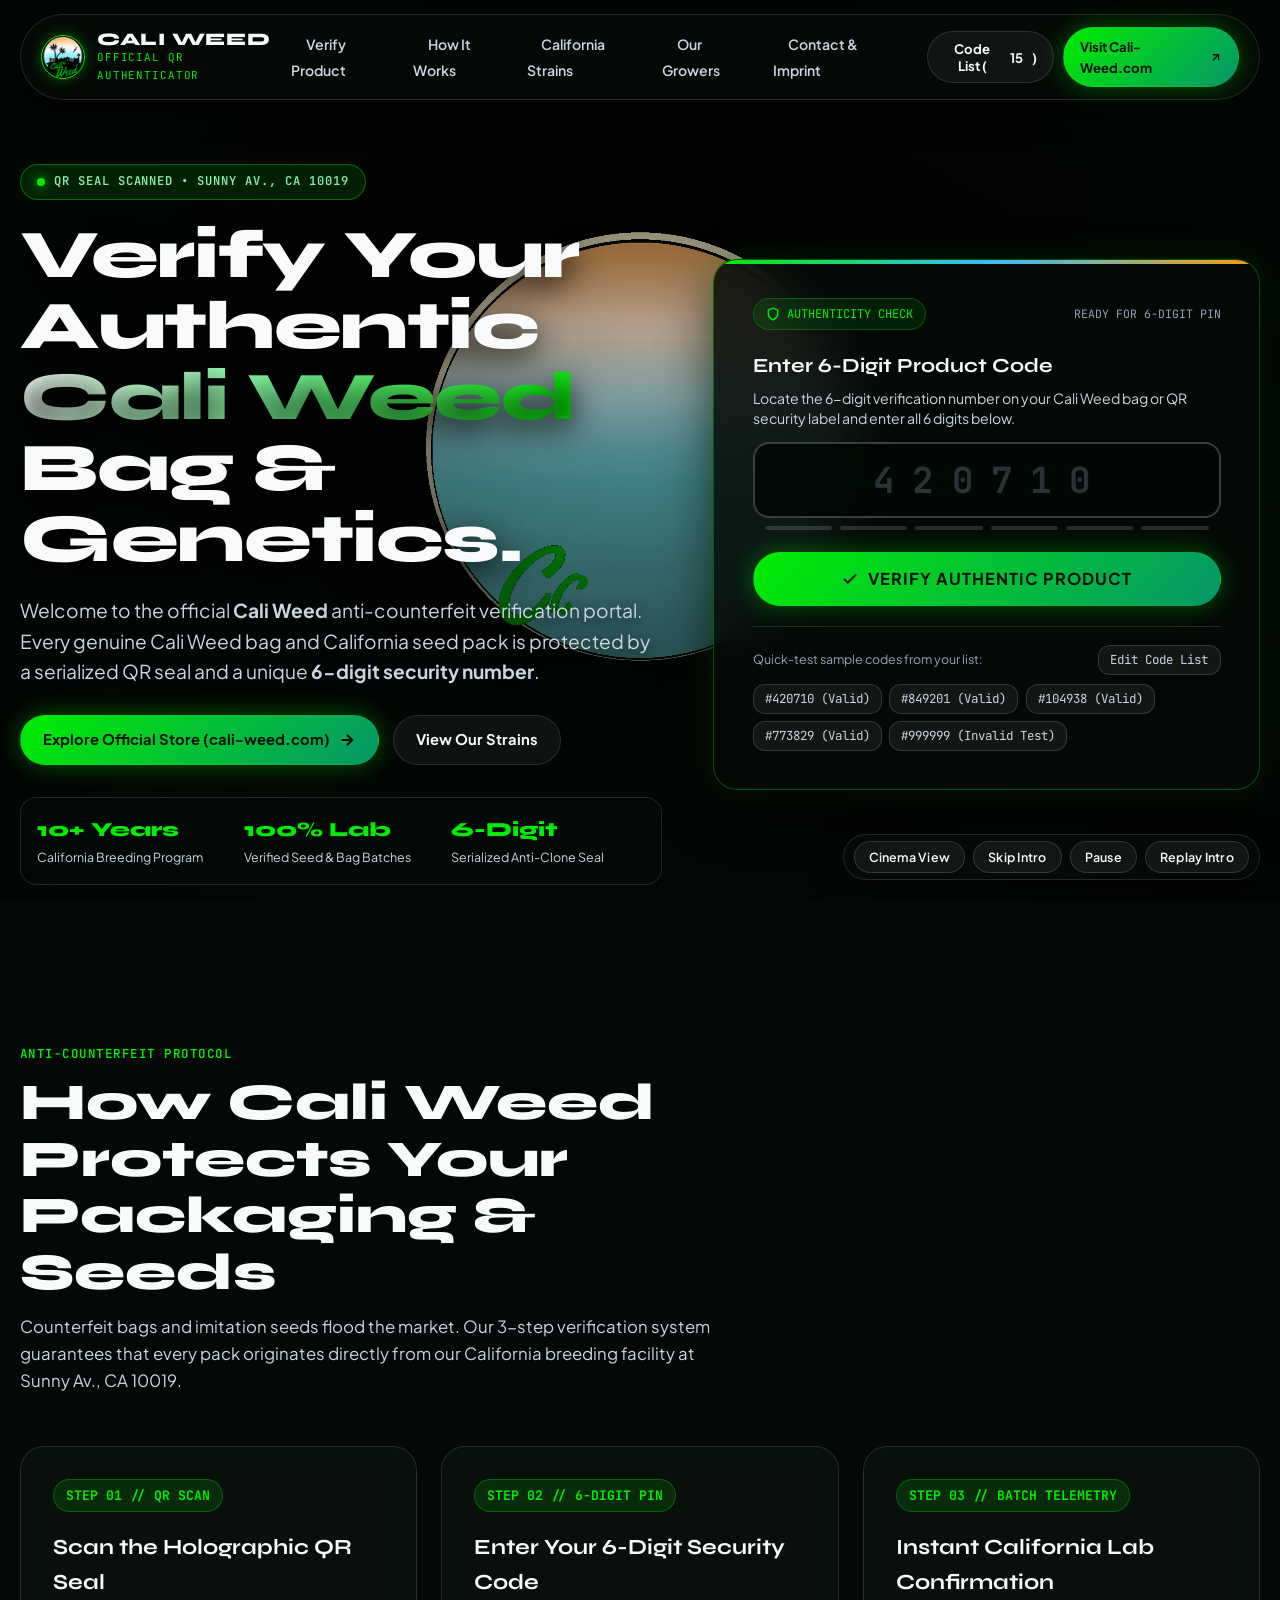
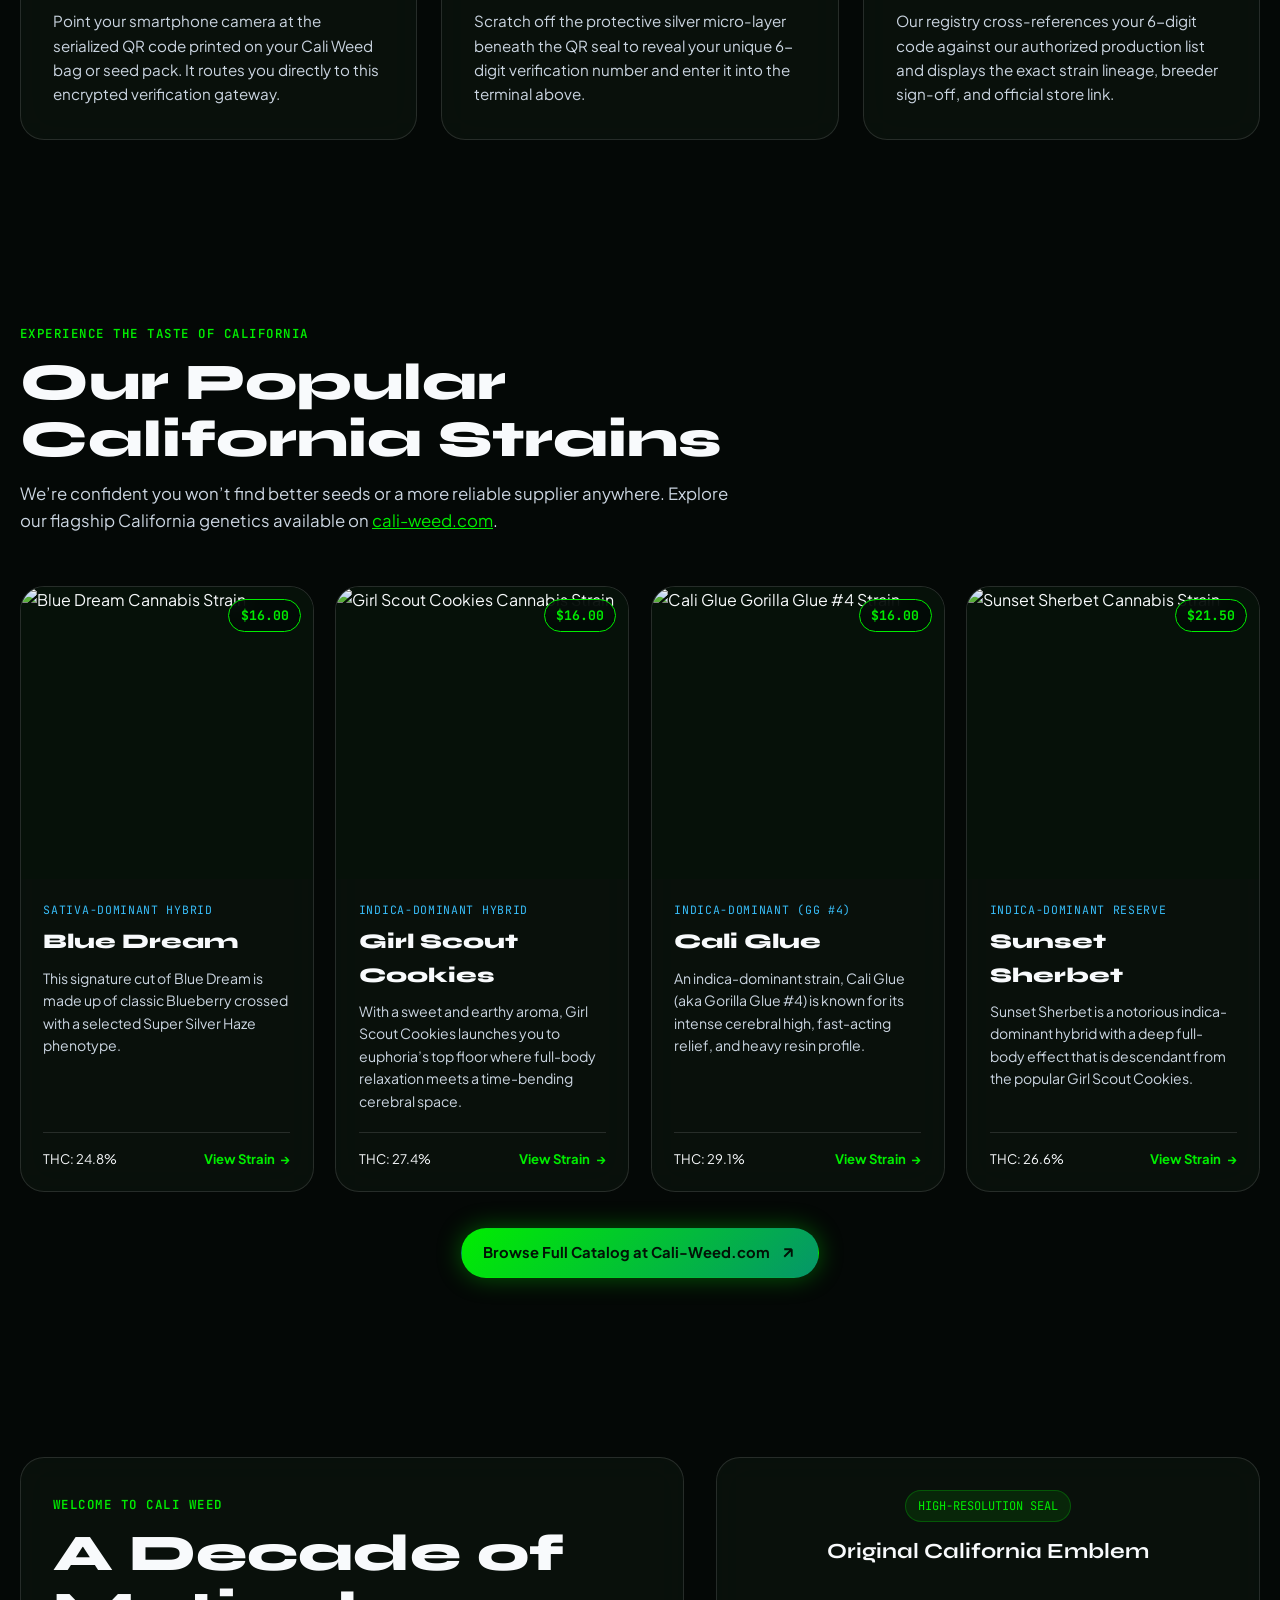
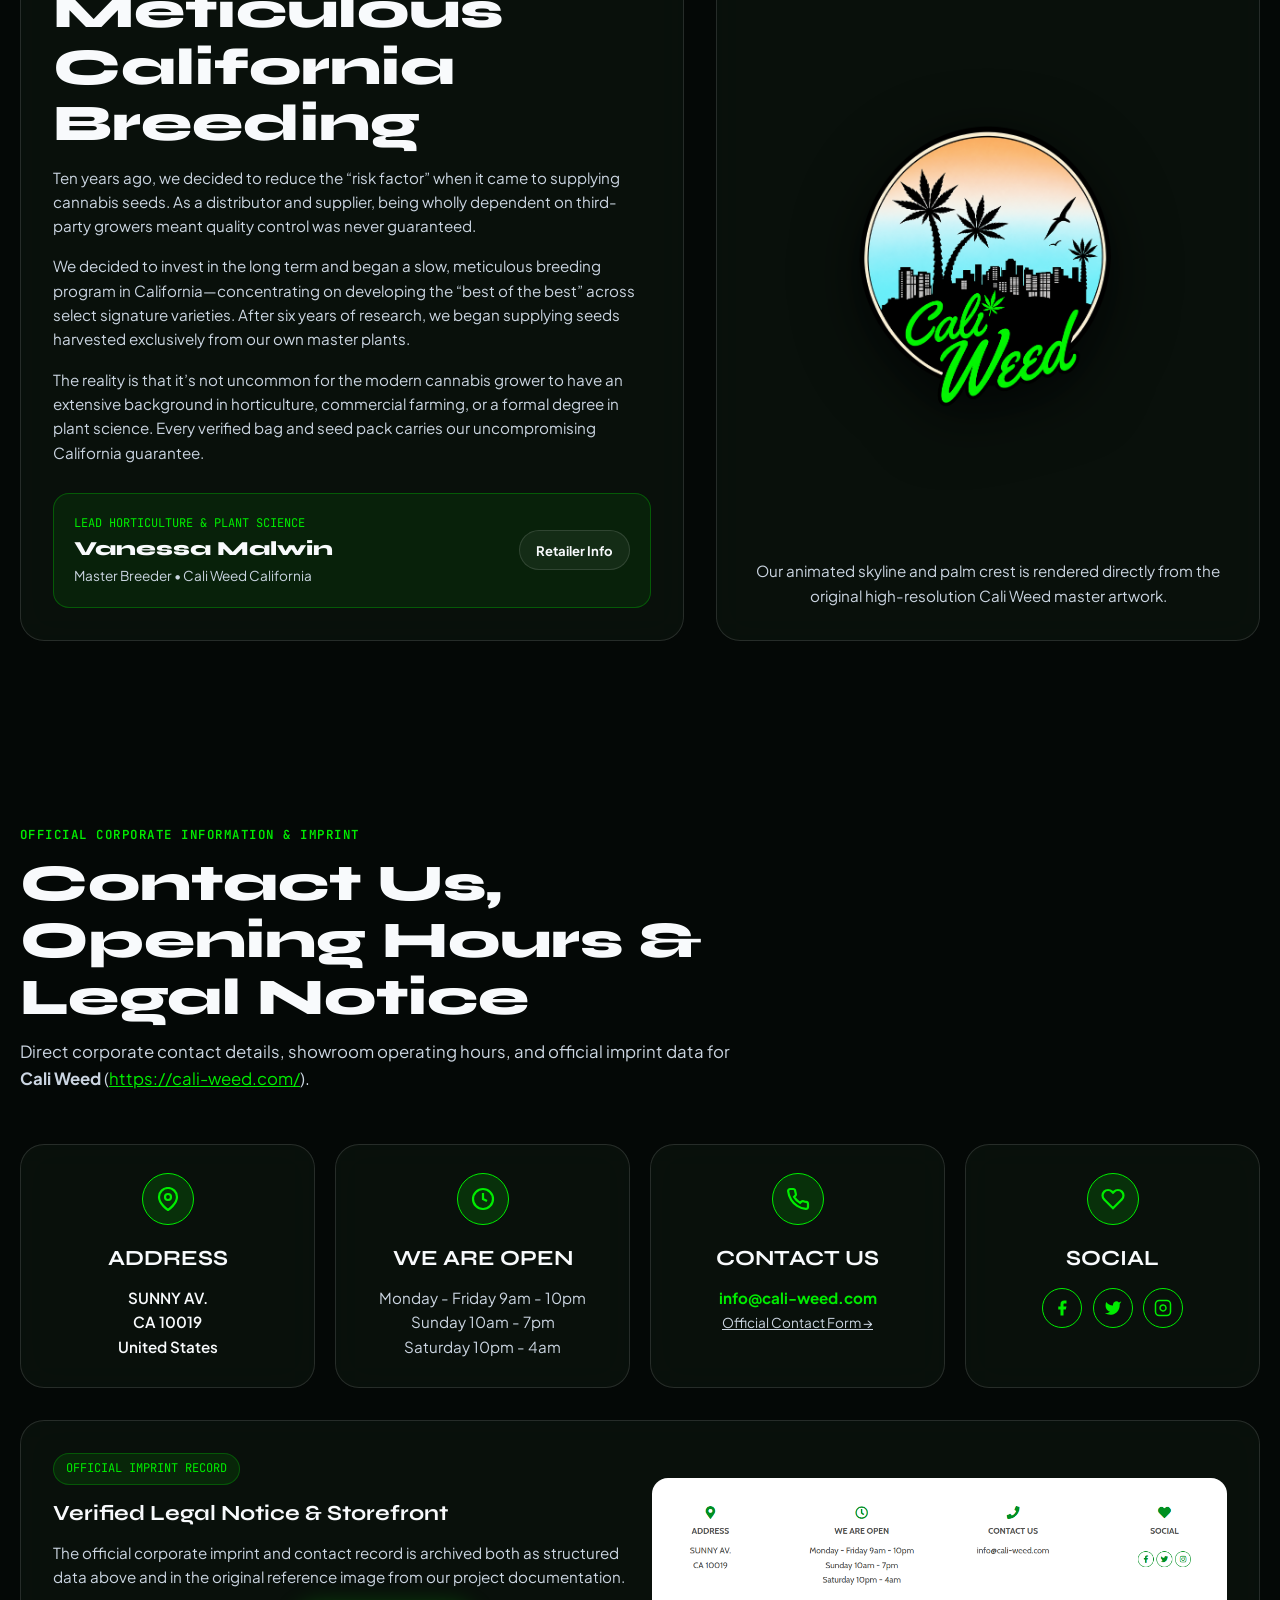
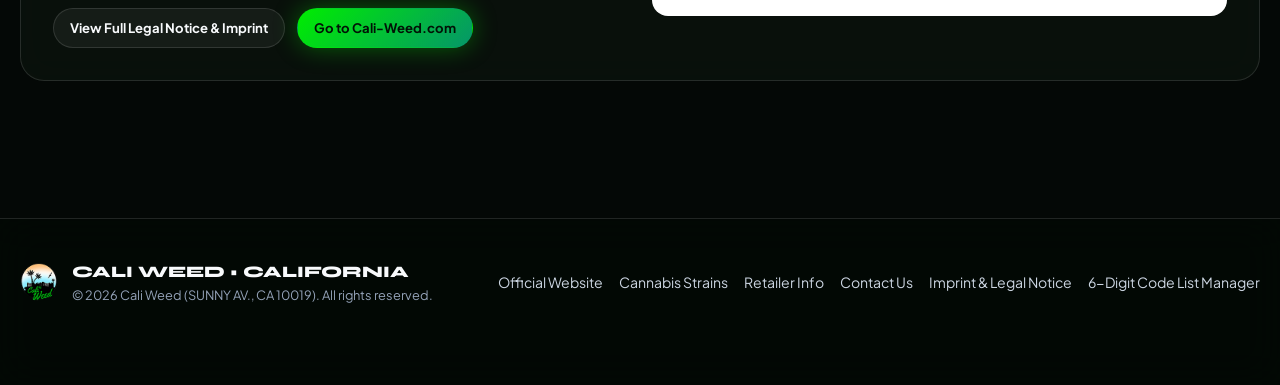
==== index.html @ ca5d60c0 "Initial commit: Cali Weed product verification portal" ====
<!doctype html>
<html lang="en">
<head>
  <meta charset="utf-8">
  <meta name="viewport" content="width=device-width, initial-scale=1">
  <title>Cali Weed — Official QR Product &amp; Bag Verification Portal</title>
  <meta name="description" content="Official Cali Weed QR product authentication portal. Enter your 6-digit security code to verify authentic California cannabis genetics, mylar bags, and seed batches.">
  <link rel="icon" type="image/png" href="cali-weed-LOGO.png">

  <!-- Google Fonts: Syne (Display), Plus Jakarta Sans (Body), JetBrains Mono (6-Digit Security Terminal) -->
  <link rel="preconnect" href="https://fonts.googleapis.com">
  <link rel="preconnect" href="https://fonts.gstatic.com" crossorigin>
  <link href="https://fonts.googleapis.com/css2?family=JetBrains+Mono:wght@500;700&amp;family=Plus+Jakarta+Sans:wght@400;500;600;700&amp;family=Syne:wght@700;800&amp;display=swap" rel="stylesheet">

  <link rel="stylesheet" href="styles.css">
</head>
<body>
  <!-- Scroll Progress Bar -->
  <div class="scroll-progress" id="scroll-progress" aria-hidden="true"></div>

  <!-- Custom Fluid Cursor Follower -->
  <div class="custom-cursor" id="custom-cursor" aria-hidden="true"></div>

  <!-- ========================================================================
       FIXED ANIMATED HERO & FULL-PAGE DYNAMIC BACKGROUND
       ======================================================================== -->
  <div class="hero-bg-stage" aria-hidden="false">
    <iframe
      id="cali-hero-frame"
      class="hero-bg-iframe"
      src="assets/cali-weed-hero-v4.html"
      title="Cali Weed – Animated California Skyline, Swaying Palms, and Sunset Birds"
      allow="otp-credentials"
    ></iframe>
  </div>
  <div class="hero-bg-vignette" aria-hidden="true"></div>

  <!-- Floating Hero Animation Controller -->
  <aside class="hero-floating-controls" aria-label="Background Animation Controls">
    <button type="button" class="hero-ctrl-btn" id="btn-cinema-toggle" title="Toggle full-screen unobstructed view of the hero animation">
      <span>Cinema View</span>
    </button>
    <button type="button" class="hero-ctrl-btn" id="btn-hero-skip">
      <span>Skip Intro</span>
    </button>
    <button type="button" class="hero-ctrl-btn" id="btn-hero-play" aria-pressed="false">
      <span>Pause</span>
    </button>
    <button type="button" class="hero-ctrl-btn" id="btn-hero-restart">
      <span>Replay Intro</span>
    </button>
  </aside>

  <!-- ========================================================================
       MAIN FOREGROUND WEBSITE CONTENT
       ======================================================================== -->
  <div class="site-wrapper" id="site-wrapper">

    <!-- Sticky Glassmorphic Navigation -->
    <header class="site-header container">
      <nav class="nav-bar" aria-label="Primary Navigation">
        <a href="https://cali-weed.com/" class="brand-link" target="_blank" rel="noopener noreferrer">
          <img src="cali-weed-LOGO.png" alt="Cali Weed Logo" class="brand-logo" width="44" height="44">
          <div class="brand-text-group">
            <span class="brand-name">CALI WEED</span>
            <span class="brand-tag">Official QR Authenticator</span>
          </div>
        </a>

        <ul class="nav-links">
          <li><a href="#verify">Verify Product</a></li>
          <li><a href="#security">How It Works</a></li>
          <li><a href="#strains">California Strains</a></li>
          <li><a href="#heritage">Our Growers</a></li>
          <li><a href="#imprint">Contact &amp; Imprint</a></li>
        </ul>

        <div class="nav-actions">
          <button type="button" class="btn btn-outline btn-sm" id="open-codes-manager-btn">
            Code List (<span id="loaded-codes-count">15</span>)
          </button>
          <a href="https://cali-weed.com/" target="_blank" rel="noopener noreferrer" class="btn btn-primary btn-sm magnetic-btn">
            <span>Visit Cali-Weed.com</span>
            <svg width="15" height="15" viewBox="0 0 24 24" fill="none" stroke="currentColor" stroke-width="2.5" aria-hidden="true">
              <path d="M7 17L17 7M17 7H7M17 7V17"/>
            </svg>
          </a>
        </div>
      </nav>
    </header>

    <main>
      <!-- ====================================================================
           HERO & 6-DIGIT QR CODE VERIFICATION SECTION
           ==================================================================== -->
      <section class="hero-section container" id="verify">
        <div class="hero-grid">

          <!-- Left Column: Brand Headline & QR Welcome -->
          <div class="hero-copy">
            <div class="status-pill">
              <span class="pulse-dot" aria-hidden="true"></span>
              <span>QR Seal Scanned • Sunny Av., CA 10019</span>
            </div>

            <h1 class="hero-title reveal-text">
              Verify Your Authentic <span class="text-gradient">Cali Weed</span> Bag &amp; Genetics.
            </h1>

            <p class="hero-lead">
              Welcome to the official <strong>Cali Weed</strong> anti-counterfeit verification portal. Every genuine Cali Weed bag and California seed pack is protected by a serialized QR seal and a unique <strong>6-digit security number</strong>.
            </p>

            <div class="hero-cta-row">
              <a href="https://cali-weed.com/" target="_blank" rel="noopener noreferrer" class="btn btn-primary magnetic-btn">
                <span>Explore Official Store (cali-weed.com)</span>
                <svg width="18" height="18" viewBox="0 0 24 24" fill="none" stroke="currentColor" stroke-width="2.5" aria-hidden="true">
                  <path d="M5 12h14M12 5l7 7-7 7"/>
                </svg>
              </a>
              <a href="https://cali-weed.com/cannabis-strains/" target="_blank" rel="noopener noreferrer" class="btn btn-outline magnetic-btn">
                <span>View Our Strains</span>
              </a>
            </div>

            <div class="hero-trust-strip" aria-label="Cali Weed Quality Metrics">
              <div class="trust-item">
                <span class="trust-value">10+ Years</span>
                <span class="trust-label">California Breeding Program</span>
              </div>
              <div class="trust-item">
                <span class="trust-value">100% Lab</span>
                <span class="trust-label">Verified Seed &amp; Bag Batches</span>
              </div>
              <div class="trust-item">
                <span class="trust-value">6-Digit</span>
                <span class="trust-label">Serialized Anti-Clone Seal</span>
              </div>
            </div>
          </div>

          <!-- Right Column: 6-Digit Product Verification Terminal -->
          <div class="verify-card" id="verify-terminal">
            <div class="verify-card-header">
              <span class="verify-badge">
                <svg width="14" height="14" viewBox="0 0 24 24" fill="none" stroke="currentColor" stroke-width="2.5" aria-hidden="true">
                  <path d="M12 22s8-4 8-10V5l-8-3-8 3v7c0 6 8 10 8 10z"/>
                </svg>
                <span>AUTHENTICITY CHECK</span>
              </span>
              <span class="qr-scan-chip" id="qr-status-indicator">READY FOR 6-DIGIT PIN</span>
            </div>

            <form id="verify-form" action="#verify" method="POST" novalidate>
              <div class="form-group">
                <label for="verify-code-input" class="form-label">Enter 6-Digit Product Code</label>
                <!-- Instructional hint placed ABOVE the input so mobile keyboards & autofill popovers never cover it -->
                <p id="code-format-hint" class="field-hint">
                  Locate the 6-digit verification number on your Cali Weed bag or QR security label and enter all 6 digits below.
                </p>

                <div class="code-input-wrapper">
                  <input
                    type="text"
                    id="verify-code-input"
                    name="code"
                    inputmode="numeric"
                    autocomplete="one-time-code"
                    autocorrect="off"
                    autocapitalize="off"
                    spellcheck="false"
                    enterkeyhint="done"
                    pattern="\d{6}"
                    maxlength="6"
                    placeholder="420710"
                    aria-describedby="code-format-hint code-error-msg"
                    required
                  >
                  <div class="code-slot-indicators" id="code-slot-indicators" aria-hidden="true">
                    <span class="slot-bar"></span>
                    <span class="slot-bar"></span>
                    <span class="slot-bar"></span>
                    <span class="slot-bar"></span>
                    <span class="slot-bar"></span>
                    <span class="slot-bar"></span>
                  </div>
                </div>

                <div id="code-error-msg" class="field-error" role="alert" aria-live="polite"></div>
              </div>

              <button type="submit" class="btn btn-primary verify-submit-btn magnetic-btn" id="verify-submit-btn">
                <svg width="18" height="18" viewBox="0 0 24 24" fill="none" stroke="currentColor" stroke-width="2.5" aria-hidden="true">
                  <path d="M20 6L9 17l-5-5"/>
                </svg>
                <span>Verify Authentic Product</span>
              </button>
            </form>

            <!-- Live Verification Result Container -->
            <div id="verification-result-container" aria-live="polite"></div>

            <!-- Quick Sample Codes from codes.js for Immediate Testing -->
            <div class="demo-codes-box">
              <div class="demo-codes-Header">
                <span>Quick-test sample codes from your list:</span>
                <button type="button" class="code-chip" id="manage-codes-inline-btn">Edit Code List</button>
              </div>
              <div class="demo-chips" id="sample-code-chips">
                <button type="button" class="code-chip" data-sample-code="420710">#420710 (Valid)</button>
                <button type="button" class="code-chip" data-sample-code="849201">#849201 (Valid)</button>
                <button type="button" class="code-chip" data-sample-code="104938">#104938 (Valid)</button>
                <button type="button" class="code-chip" data-sample-code="773829">#773829 (Valid)</button>
                <button type="button" class="code-chip chip-invalid" data-sample-code="999999">#999999 (Fake Test)</button>
              </div>
            </div>
          </div>

        </div>
      </section>

      <!-- ====================================================================
           HOW IT WORKS — 3-STEP HOLOGRAPHIC BAG SECURITY
           ==================================================================== -->
      <section class="section-block container" id="security">
        <div class="section-header">
          <span class="section-eyebrow">Anti-Counterfeit Protocol</span>
          <h2 class="section-title">How Cali Weed Protects Your Packaging &amp; Seeds</h2>
          <p class="section-desc">
            Counterfeit bags and imitation seeds flood the market. Our 3-step verification system guarantees that every pack originates directly from our California breeding facility at Sunny Av., CA 10019.
          </p>
        </div>

        <div class="bento-grid-3">
          <article class="glass-card scrolly-card">
            <span class="step-number">STEP 01 // QR SCAN</span>
            <h3 class="card-title">Scan the Holographic QR Seal</h3>
            <p class="card-text">
              Point your smartphone camera at the serialized QR code printed on your Cali Weed bag or seed pack. It routes you directly to this encrypted verification gateway.
            </p>
          </article>

          <article class="glass-card scrolly-card">
            <span class="step-number">STEP 02 // 6-DIGIT PIN</span>
            <h3 class="card-title">Enter Your 6-Digit Security Code</h3>
            <p class="card-text">
              Scratch off the protective silver micro-layer beneath the QR seal to reveal your unique 6-digit verification number and enter it into the terminal above.
            </p>
          </article>

          <article class="glass-card scrolly-card">
            <span class="step-number">STEP 03 // BATCH TELEMETRY</span>
            <h3 class="card-title">Instant California Lab Confirmation</h3>
            <p class="card-text">
              Our registry cross-references your 6-digit code against our authorized production list and displays the exact strain lineage, breeder sign-off, and official store link.
            </p>
          </article>
        </div>
      </section>

      <!-- ====================================================================
           SIGNATURE CALIFORNIA STRAINS (FROM CALI-WEED.COM)
           ==================================================================== -->
      <section class="section-block container" id="strains">
        <div class="section-header">
          <span class="section-eyebrow">Experience the Taste of California</span>
          <h2 class="section-title">Our Popular California Strains</h2>
          <p class="section-desc">
            We’re confident you won’t find better seeds or a more reliable supplier anywhere. Explore our flagship California genetics available on <a href="https://cali-weed.com/cannabis-strains/" target="_blank" rel="noopener noreferrer" style="color: var(--cali-neon);">cali-weed.com</a>.
          </p>
        </div>

        <div class="strains-grid">
          <!-- Strain 1: Blue Dream -->
          <article class="strain-card scrolly-card">
            <div class="strain-img-wrap">
              <img src="https://cali-weed.com/wp-content/uploads/2020/09/blue-dream-1.jpg" alt="Blue Dream Cannabis Strain" loading="lazy" width="400" height="400">
              <span class="strain-price-tag">$16.00</span>
            </div>
            <div class="strain-body">
              <span class="strain-type">Sativa-Dominant Hybrid</span>
              <h3 class="strain-name">Blue Dream</h3>
              <p class="strain-desc">
                This signature cut of Blue Dream is made up of classic Blueberry crossed with a selected Super Silver Haze phenotype.
              </p>
              <div class="strain-meta-bar">
                <span>THC: 24.8%</span>
                <a href="https://cali-weed.com/blue-dream/" target="_blank" rel="noopener noreferrer" class="strain-link">
                  <span>View Strain</span>
                  <span aria-hidden="true">→</span>
                </a>
              </div>
            </div>
          </article>

          <!-- Strain 2: Girl Scout Cookies -->
          <article class="strain-card scrolly-card">
            <div class="strain-img-wrap">
              <img src="https://cali-weed.com/wp-content/uploads/2020/09/girl-scout-1.jpg" alt="Girl Scout Cookies Cannabis Strain" loading="lazy" width="400" height="400">
              <span class="strain-price-tag">$16.00</span>
            </div>
            <div class="strain-body">
              <span class="strain-type">Indica-Dominant Hybrid</span>
              <h3 class="strain-name">Girl Scout Cookies</h3>
              <p class="strain-desc">
                With a sweet and earthy aroma, Girl Scout Cookies launches you to euphoria’s top floor where full-body relaxation meets a time-bending cerebral space.
              </p>
              <div class="strain-meta-bar">
                <span>THC: 27.4%</span>
                <a href="https://cali-weed.com/girl-scout-cookies/" target="_blank" rel="noopener noreferrer" class="strain-link">
                  <span>View Strain</span>
                  <span aria-hidden="true">→</span>
                </a>
              </div>
            </div>
          </article>

          <!-- Strain 3: Cali Glue -->
          <article class="strain-card scrolly-card">
            <div class="strain-img-wrap">
              <img src="https://cali-weed.com/wp-content/uploads/2020/09/cali-glue-1.jpg" alt="Cali Glue Gorilla Glue #4 Strain" loading="lazy" width="400" height="400">
              <span class="strain-price-tag">$16.00</span>
            </div>
            <div class="strain-body">
              <span class="strain-type">Indica-Dominant (GG #4)</span>
              <h3 class="strain-name">Cali Glue</h3>
              <p class="strain-desc">
                An indica-dominant strain, Cali Glue (aka Gorilla Glue #4) is known for its intense cerebral high, fast-acting relief, and heavy resin profile.
              </p>
              <div class="strain-meta-bar">
                <span>THC: 29.1%</span>
                <a href="https://cali-weed.com/cali-glue/" target="_blank" rel="noopener noreferrer" class="strain-link">
                  <span>View Strain</span>
                  <span aria-hidden="true">→</span>
                </a>
              </div>
            </div>
          </article>

          <!-- Strain 4: Sunset Sherbet -->
          <article class="strain-card scrolly-card">
            <div class="strain-img-wrap">
              <img src="https://cali-weed.com/wp-content/uploads/2020/09/sunset-1.jpg" alt="Sunset Sherbet Cannabis Strain" loading="lazy" width="400" height="400">
              <span class="strain-price-tag">$21.50</span>
            </div>
            <div class="strain-body">
              <span class="strain-type">Indica-Dominant Reserve</span>
              <h3 class="strain-name">Sunset Sherbet</h3>
              <p class="strain-desc">
                Sunset Sherbet is a notorious indica-dominant hybrid with a deep full-body effect that is descendant from the popular Girl Scout Cookies.
              </p>
              <div class="strain-meta-bar">
                <span>THC: 26.6%</span>
                <a href="https://cali-weed.com/sunset-sherbet/" target="_blank" rel="noopener noreferrer" class="strain-link">
                  <span>View Strain</span>
                  <span aria-hidden="true">→</span>
                </a>
              </div>
            </div>
          </article>
        </div>

        <div style="margin-top: 2.25rem; text-align: center;">
          <a href="https://cali-weed.com/cannabis-strains/" target="_blank" rel="noopener noreferrer" class="btn btn-primary magnetic-btn">
            <span>Browse Full Catalog at Cali-Weed.com</span>
            <svg width="18" height="18" viewBox="0 0 24 24" fill="none" stroke="currentColor" stroke-width="2.5" aria-hidden="true">
              <path d="M7 17L17 7M17 7H7M17 7V17"/>
            </svg>
          </a>
        </div>
      </section>

      <!-- ====================================================================
           OUR HERITAGE & MASTER GROWERS
           ==================================================================== -->
      <section class="section-block container" id="heritage">
        <div class="heritage-layout">
          <div class="glass-card story-prose scrolly-card">
            <span class="section-eyebrow">Welcome to Cali Weed</span>
            <h2 class="section-title">A Decade of Meticulous California Breeding</h2>
            <p class="card-text">
              Ten years ago, we decided to reduce the “risk factor” when it came to supplying cannabis seeds. As a distributor and supplier, being wholly dependent on third-party growers meant quality control was never guaranteed.
            </p>
            <p class="card-text">
              We decided to invest in the long term and began a slow, meticulous breeding program in California—concentrating on developing the “best of the best” across select signature varieties. After six years of research, we began supplying seeds harvested exclusively from our own master plants.
            </p>
            <p class="card-text">
              The reality is that it’s not uncommon for the modern cannabis grower to have an extensive background in horticulture, commercial farming, or a formal degree in plant science. Every verified bag and seed pack carries our uncompromising California guarantee.
            </p>

            <div class="grower-highlight">
              <div>
                <div style="font-family: var(--font-mono); font-size: 0.75rem; color: var(--cali-neon); text-transform: uppercase;">Lead Horticulture &amp; Plant Science</div>
                <div style="font-family: var(--font-display); font-size: 1.25rem; font-weight: 800;">Vanessa Malwin</div>
                <div style="font-size: 0.85rem; color: var(--text-secondary);">Master Breeder • Cali Weed California</div>
              </div>
              <a href="https://cali-weed.com/retailer-info/" target="_blank" rel="noopener noreferrer" class="btn btn-outline btn-sm">
                Retailer Info
              </a>
            </div>
          </div>

          <div class="glass-card heritage-visual-card scrolly-card">
            <div>
              <span class="verify-badge">HIGH-RESOLUTION SEAL</span>
              <h3 class="card-title" style="margin-top: 0.75rem;">Original California Emblem</h3>
            </div>
            <img src="cali-weed-hochaufloesend.png" alt="Cali Weed High Resolution Emblem" class="heritage-crest-img" loading="lazy">
            <p class="card-text">
              Our animated skyline and palm crest is rendered directly from the original high-resolution Cali Weed master artwork.
            </p>
          </div>
        </div>
      </section>

      <!-- ====================================================================
           CONTACT US, OPENING HOURS & IMPRINT (FROM PROJECT IMAGES)
           ==================================================================== -->
      <section class="section-block container" id="imprint">
        <div class="section-header">
          <span class="section-eyebrow">Official Corporate Information &amp; Imprint</span>
          <h2 class="section-title">Contact Us, Opening Hours &amp; Legal Notice</h2>
          <p class="section-desc">
            Direct corporate contact details, showroom operating hours, and official imprint data for <strong>Cali Weed</strong> (<a href="https://cali-weed.com/" target="_blank" rel="noopener noreferrer" style="color: var(--cali-neon);">https://cali-weed.com/</a>).
          </p>
        </div>

        <!-- 4-Column Imprint Data Grid matching screenshot_2026-11-09_17-37-10.png -->
        <div class="imprint-grid">
          <!-- Address -->
          <article class="glass-card imprint-item-card scrolly-card">
            <div class="imprint-icon" aria-hidden="true">
              <svg width="24" height="24" viewBox="0 0 24 24" fill="none" stroke="currentColor" stroke-width="2.2">
                <path d="M21 10c0 7-9 13-9 13s-9-6-9-13a9 9 0 0 1 18 0z"/>
                <circle cx="12" cy="10" r="3"/>
              </svg>
            </div>
            <h3 class="card-title">ADDRESS</h3>
            <p class="card-text" style="font-weight: 600; color: var(--text-primary);">
              SUNNY AV.<br>
              CA 10019<br>
              United States
            </p>
          </article>

          <!-- Opening Hours -->
          <article class="glass-card imprint-item-card scrolly-card">
            <div class="imprint-icon" aria-hidden="true">
              <svg width="24" height="24" viewBox="0 0 24 24" fill="none" stroke="currentColor" stroke-width="2.2">
                <circle cx="12" cy="12" r="10"/>
                <polyline points="12 6 12 12 16 14"/>
              </svg>
            </div>
            <h3 class="card-title">WE ARE OPEN</h3>
            <p class="card-text">
              Monday - Friday 9am - 10pm<br>
              Sunday 10am - 7pm<br>
              Saturday 10pm - 4am
            </p>
          </article>

          <!-- Contact Us -->
          <article class="glass-card imprint-item-card scrolly-card">
            <div class="imprint-icon" aria-hidden="true">
              <svg width="24" height="24" viewBox="0 0 24 24" fill="none" stroke="currentColor" stroke-width="2.2">
                <path d="M22 16.92v3a2 2 0 0 1-2.18 2 19.79 19.79 0 0 1-8.63-3.07 19.5 19.5 0 0 1-6-6 19.79 19.79 0 0 1-3.07-8.67A2 2 0 0 1 4.11 2h3a2 2 0 0 1 2 1.72 12.84 12.84 0 0 0 .7 2.81 2 2 0 0 1-.45 2.11L8.09 9.91a16 16 0 0 0 6 6l1.27-1.27a2 2 0 0 1 2.11-.45 12.84 12.84 0 0 0 2.81.7A2 2 0 0 1 22 16.92z"/>
              </svg>
            </div>
            <h3 class="card-title">CONTACT US</h3>
            <p class="card-text">
              <a href="mailto:info@cali-weed.com" style="color: var(--cali-neon); font-weight: 700; text-decoration: none;">info@cali-weed.com</a><br>
              <a href="https://cali-weed.com/contact-us/" target="_blank" rel="noopener noreferrer" style="color: var(--text-secondary); font-size: 0.85rem;">Official Contact Form →</a>
            </p>
          </article>

          <!-- Social -->
          <article class="glass-card imprint-item-card scrolly-card">
            <div class="imprint-icon" aria-hidden="true">
              <svg width="24" height="24" viewBox="0 0 24 24" fill="none" stroke="currentColor" stroke-width="2.2">
                <path d="M20.84 4.61a5.5 5.5 0 0 0-7.78 0L12 5.67l-1.06-1.06a5.5 5.5 0 0 0-7.78 7.78l1.06 1.06L12 21.23l7.78-7.78 1.06-1.06a5.5 5.5 0 0 0 0-7.78z"/>
              </svg>
            </div>
            <h3 class="card-title">SOCIAL</h3>
            <div class="social-links-row">
              <a href="https://cali-weed.com/" target="_blank" rel="noopener noreferrer" class="social-circle" aria-label="Cali Weed on Facebook">
                <svg width="18" height="18" viewBox="0 0 24 24" fill="currentColor" aria-hidden="true">
                  <path d="M18 2h-3a5 5 0 0 0-5 5v3H7v4h3v8h4v-8h3l1-4h-4V7a1 1 0 0 1 1-1h3z"/>
                </svg>
              </a>
              <a href="https://cali-weed.com/" target="_blank" rel="noopener noreferrer" class="social-circle" aria-label="Cali Weed on Twitter">
                <svg width="18" height="18" viewBox="0 0 24 24" fill="currentColor" aria-hidden="true">
                  <path d="M23 3a10.9 10.9 0 0 1-3.14 1.53 4.48 4.48 0 0 0-7.86 3v1A10.66 10.66 0 0 1 3 4s-4 9 5 13a11.64 11.64 0 0 1-7 2c9 5 20 0 20-11.5a4.5 4.5 0 0 0-.08-.83A7.72 7.72 0 0 0 23 3z"/>
                </svg>
              </a>
              <a href="https://cali-weed.com/" target="_blank" rel="noopener noreferrer" class="social-circle" aria-label="Cali Weed on Instagram">
                <svg width="18" height="18" viewBox="0 0 24 24" fill="none" stroke="currentColor" stroke-width="2" aria-hidden="true">
                  <rect x="2" y="2" width="20" height="20" rx="5" ry="5"/>
                  <path d="M16 11.37A4 4 0 1 1 12.63 8 4 4 0 0 1 16 11.37z"/>
                  <line x1="17.5" y1="6.5" x2="17.51" y2="6.5"/>
                </svg>
              </a>
            </div>
          </article>
        </div>

        <!-- Embedded Original Imprint Image & Official Website Reference Card -->
        <div class="glass-card imprint-showcase-banner scrolly-card">
          <div>
            <span class="verify-badge">OFFICIAL IMPRINT RECORD</span>
            <h3 class="card-title" style="margin-top: 0.65rem;">Verified Legal Notice &amp; Storefront</h3>
            <p class="card-text" style="margin-bottom: 1.15rem;">
              The official corporate imprint and contact record is archived both as structured data above and in the original reference image from our project documentation.
            </p>
            <div style="display: flex; flex-wrap: wrap; gap: 0.75rem;">
              <button type="button" class="btn btn-outline btn-sm" id="open-imprint-dialog-btn">
                View Full Legal Notice &amp; Imprint
              </button>
              <a href="https://cali-weed.com/" target="_blank" rel="noopener noreferrer" class="btn btn-primary btn-sm">
                Go to Cali-Weed.com
              </a>
            </div>
          </div>
          <div>
            <img
              src="screenshot_2026-11-09_17-37-10.png"
              alt="Cali Weed Official Imprint: Address Sunny Av. CA 10019, Opening Hours Monday-Friday 9am-10pm, Sunday 10am-7pm, Saturday 10pm-4am, Contact info@cali-weed.com"
              class="imprint-source-img"
              loading="lazy"
            >
          </div>
        </div>
      </section>
    </main>

    <!-- ====================================================================
         FOOTER
         ==================================================================== -->
    <footer class="site-footer">
      <div class="container footer-inner">
        <div style="display: flex; align-items: center; gap: 0.85rem;">
          <img src="cali-weed-LOGO.png" alt="Cali Weed" width="38" height="38" style="border-radius: 50%;">
          <div>
            <div style="font-family: var(--font-display); font-weight: 800;">CALI WEED • CALIFORNIA</div>
            <div style="font-size: 0.8rem; color: var(--text-muted);">© 2026 Cali Weed (SUNNY AV., CA 10019). All rights reserved.</div>
          </div>
        </div>

        <div class="footer-links">
          <a href="https://cali-weed.com/" target="_blank" rel="noopener noreferrer">Official Website</a>
          <a href="https://cali-weed.com/cannabis-strains/" target="_blank" rel="noopener noreferrer">Cannabis Strains</a>
          <a href="https://cali-weed.com/retailer-info/" target="_blank" rel="noopener noreferrer">Retailer Info</a>
          <a href="https://cali-weed.com/contact-us/" target="_blank" rel="noopener noreferrer">Contact Us</a>
          <button type="button" id="footer-imprint-btn">Imprint &amp; Legal Notice</button>
          <button type="button" id="footer-codes-btn">6-Digit Code List Manager</button>
        </div>
      </div>
    </footer>

  </div>

  <!-- ========================================================================
       MODAL DIALOG 1: OFFICIAL IMPRINT & LEGAL NOTICE
       (modern-web-guidance: dialog & light-dismiss-a-dialog)
       ======================================================================== -->
  <dialog id="imprint-dialog" closedby="any" aria-labelledby="imprint-dialog-title">
    <div class="dialog-header">
      <h2 class="dialog-title" id="imprint-dialog-title">Legal Notice &amp; Official Imprint</h2>
      <form method="dialog">
        <button type="submit" class="btn btn-outline btn-sm" aria-label="Close Legal Notice Dialog">Close ✕</button>
      </form>
    </div>
    <div class="dialog-body">
      <p style="color: var(--text-secondary); margin-bottom: 1rem;">
        Official corporate details and legal disclosures for <strong>Cali Weed</strong> (<a href="https://cali-weed.com/" target="_blank" rel="noopener noreferrer" style="color: var(--cali-neon);">https://cali-weed.com/</a>):
      </p>

      <div class="telemetry-grid" style="margin-bottom: 1.25rem;">
        <div class="telemetry-cell">
          <span class="telemetry-key">Headquarters Address</span>
          <span class="telemetry-val">SUNNY AV., CA 10019, USA</span>
        </div>
        <div class="telemetry-cell">
          <span class="telemetry-key">Electronic Contact</span>
          <span class="telemetry-val">info@cali-weed.com</span>
        </div>
        <div class="telemetry-cell">
          <span class="telemetry-key">Opening Hours (Mon–Fri)</span>
          <span class="telemetry-val">9:00 AM – 10:00 PM</span>
        </div>
        <div class="telemetry-cell">
          <span class="telemetry-key">Weekend Hours</span>
          <span class="telemetry-val">Sun 10am–7pm | Sat 10pm–4am</span>
        </div>
      </div>

      <h3 style="font-family: var(--font-display); font-size: 1.05rem; margin-bottom: 0.5rem;">Original Imprint Sheet</h3>
      <img
        src="screenshot_2026-11-09_17-37-10.png"
        alt="Cali Weed Imprint Details"
        class="imprint-source-img"
        style="margin-bottom: 1rem;"
      >

      <h3 style="font-family: var(--font-display); font-size: 1.05rem; margin-bottom: 0.5rem;">Official Storefront Banner</h3>
      <img
        src="screenshot_2026-11-09_16-19-50.png"
        alt="Welcome Cali Weed Banner"
        style="width: 100%; border-radius: 12px; border: 1px solid var(--border-subtle);"
      >
    </div>
    <div class="dialog-footer">
      <a href="https://cali-weed.com/" target="_blank" rel="noopener noreferrer" class="btn btn-primary btn-sm">Visit Cali-Weed.com</a>
      <form method="dialog">
        <button type="submit" class="btn btn-outline btn-sm" autofocus>Done</button>
      </form>
    </div>
  </dialog>

  <!-- ========================================================================
       MODAL DIALOG 2: 6-DIGIT CODE LIST MANAGER
       Allows inspecting, pasting, uploading, or exporting the 6-digit code list
       ======================================================================== -->
  <dialog id="codes-dialog" closedby="any" aria-labelledby="codes-dialog-title">
    <div class="dialog-header">
      <h2 class="dialog-title" id="codes-dialog-title">6-Digit Verification Code List</h2>
      <form method="dialog">
        <button type="submit" class="btn btn-outline btn-sm" aria-label="Close Code List Manager">Close ✕</button>
      </form>
    </div>
    <div class="dialog-body">
      <p style="font-size: 0.92rem; color: var(--text-secondary);">
        Paste your 6-digit product codes below (one per line, space-separated, or comma-separated), or edit <code>codes.js</code> directly in the project folder. Changes made here are active immediately and can be downloaded as a ready-to-use <code>codes.js</code> file.
      </p>

      <label for="custom-codes-textarea" style="display: block; font-weight: 700; margin-top: 1rem;">
        Active 6-Digit Codes (<span id="modal-codes-count">15</span> valid codes loaded):
      </label>
      <textarea id="custom-codes-textarea" class="codes-textarea" spellcheck="false" aria-describedby="codes-manager-hint"></textarea>
      <p id="codes-manager-hint" style="font-size: 0.8rem; color: var(--text-muted);">
        Only 6-digit numeric strings (e.g. <code>420710</code>, <code>004200</code>) are indexed. Leading zeros are preserved.
      </p>

      <div style="display: flex; flex-wrap: wrap; gap: 0.65rem; margin-top: 1rem;">
        <button type="button" class="btn btn-primary btn-sm" id="save-codes-btn">Apply Code List Now</button>
        <button type="button" class="btn btn-outline btn-sm" id="download-codes-js-btn">Download Updated codes.js</button>
        <button type="button" class="btn btn-outline btn-sm" id="reset-codes-btn">Reset to Default List</button>
      </div>
    </div>
    <div class="dialog-footer">
      <form method="dialog">
        <button type="submit" class="btn btn-outline btn-sm" autofocus>Close</button>
      </form>
    </div>
  </dialog>

  <!-- Scripts: GSAP + ScrollTrigger, Lenis Smooth Scroll, Codes List, Main App -->
  <script src="https://unpkg.com/gsap@3.12.5/dist/gsap.min.js"></script>
  <script src="https://unpkg.com/gsap@3.12.5/dist/ScrollTrigger.min.js"></script>
  <script src="https://unpkg.com/@studio-freight/lenis@1.0.36/dist/lenis.min.js"></script>
  <script src="codes.js"></script>
  <script src="app.js"></script>
</body>
</html>
---- styles.css ----
/* ==========================================================================
   CALI WEED — OFFICIAL QR PRODUCT VERIFICATION PORTAL
   Awwwards-Grade Glassmorphic Design + Fixed Animated Hero Background
   ========================================================================== */

:root {
  --bg-deep: #040806;
  --bg-glass: rgba(7, 14, 10, 0.72);
  --bg-glass-strong: rgba(5, 11, 8, 0.86);
  --bg-card: rgba(12, 22, 16, 0.68);
  --bg-card-hover: rgba(18, 34, 24, 0.82);
  --border-subtle: rgba(255, 255, 255, 0.12);
  --border-neon: rgba(0, 237, 0, 0.45);
  --cali-neon: #00ed00;
  --cali-emerald: #10b981;
  --cali-sunset: #f59e0b;
  --cali-sky: #38bdf8;
  --cali-danger: #ef4444;
  --text-primary: #f8fafc;
  --text-secondary: #cbd5e1;
  --text-muted: #94a3b8;
  --font-display: 'Syne', sans-serif;
  --font-body: 'Plus Jakarta Sans', sans-serif;
  --font-mono: 'JetBrains Mono', ui-monospace, monospace;
  --radius-xl: 24px;
  --radius-lg: 16px;
  --radius-md: 12px;
  --radius-pill: 999px;
  --shadow-glow: 0 20px 50px rgba(0, 0, 0, 0.65), 0 0 35px rgba(0, 237, 0, 0.12);
  --transition-smooth: cubic-bezier(0.16, 1, 0.3, 1);
}

*,
*::before,
*::after {
  box-sizing: border-box;
  margin: 0;
  padding: 0;
}

html {
  font-size: 16px;
  color-scheme: dark;
  scroll-behavior: auto; /* Managed by Lenis smooth scroll */
}

body {
  background-color: var(--bg-deep);
  color: var(--text-primary);
  font-family: var(--font-body);
  line-height: 1.6;
  overflow-x: hidden;
  min-height: 100svh;
  -webkit-font-smoothing: antialiased;
}

/* Canonical Visually Hidden Recipe (modern-web-guidance: forms) */
.visually-hidden {
  position: absolute;
  clip-path: inset(50%);
  overflow: hidden;
  width: 1px;
  height: 1px;
  margin: -1px;
  padding: 0;
  border: 0;
  white-space: nowrap;
}

/* Scroll Progress Bar */
.scroll-progress {
  position: fixed;
  top: 0;
  left: 0;
  width: 100%;
  height: 3px;
  background: linear-gradient(90deg, var(--cali-neon), var(--cali-sky), var(--cali-sunset));
  transform-origin: 0 50%;
  transform: scaleX(0);
  z-index: 1000;
  pointer-events: none;
}

/* Custom Fluid Cursor Follower */
.custom-cursor {
  position: fixed;
  top: 0;
  left: 0;
  width: 22px;
  height: 22px;
  border: 2px solid #ffffff;
  border-radius: 50%;
  pointer-events: none;
  z-index: 9999;
  transform: translate3d(-100px, -100px, 0) translate(-50%, -50%);
  transition: width 0.25s var(--transition-smooth), height 0.25s var(--transition-smooth), background-color 0.25s var(--transition-smooth);
  mix-blend-mode: difference;
}

.custom-cursor.cursor-hover {
  width: 44px;
  height: 44px;
  background-color: rgba(0, 237, 0, 0.25);
  border-color: var(--cali-neon);
}

@media (pointer: coarse), (prefers-reduced-motion: reduce) {
  .custom-cursor {
    display: none;
  }
}

/* ==========================================================================
   FIXED ANIMATED HERO & GLOBAL BACKGROUND STAGE
   ========================================================================== */
.hero-bg-stage {
  position: fixed;
  inset: 0;
  width: 100%;
  height: 100%;
  z-index: 0;
  background: #000;
  overflow: hidden;
}

.hero-bg-iframe {
  display: block;
  width: 100%;
  height: 100%;
  border: 0;
  background: #000;
}

.hero-bg-vignette {
  position: fixed;
  inset: 0;
  z-index: 1;
  pointer-events: none;
  background:
    radial-gradient(circle at 50% 38%, rgba(0, 0, 0, 0.12) 0%, rgba(3, 8, 5, 0.62) 75%, rgba(2, 5, 3, 0.88) 100%),
    linear-gradient(180deg, rgba(2, 6, 4, 0.55) 0%, rgba(2, 6, 4, 0.18) 35%, rgba(3, 8, 5, 0.72) 100%);
  transition: opacity 0.6s ease;
}

body.cinema-mode .hero-bg-vignette {
  opacity: 0.08;
}

body.cinema-mode .site-wrapper {
  opacity: 0;
  pointer-events: none;
  transform: translateY(16px);
}

/* Floating Hero Animation Controller Bar */
.hero-floating-controls {
  position: fixed;
  right: 20px;
  bottom: 20px;
  z-index: 950;
  display: flex;
  align-items: center;
  gap: 8px;
  padding: 6px 10px;
  border-radius: var(--radius-pill);
  background: rgba(5, 12, 8, 0.82);
  backdrop-filter: blur(16px);
  -webkit-backdrop-filter: blur(16px);
  border: 1px solid var(--border-subtle);
  box-shadow: 0 10px 30px rgba(0, 0, 0, 0.5);
}

.hero-ctrl-btn {
  appearance: none;
  background: rgba(255, 255, 255, 0.06);
  color: var(--text-primary);
  border: 1px solid rgba(255, 255, 255, 0.14);
  border-radius: var(--radius-pill);
  padding: 7px 14px;
  font-family: var(--font-body);
  font-size: 0.78rem;
  font-weight: 600;
  letter-spacing: 0.02em;
  cursor: pointer;
  display: inline-flex;
  align-items: center;
  gap: 6px;
  transition: all 0.2s ease;
}

.hero-ctrl-btn:hover,
.hero-ctrl-btn:focus-visible {
  background: rgba(0, 237, 0, 0.16);
  border-color: var(--cali-neon);
  color: #fff;
}

.hero-ctrl-btn.active-cinema {
  background: var(--cali-neon);
  color: #021004;
  border-color: var(--cali-neon);
}

/* ==========================================================================
   MAIN FOREGROUND SITE WRAPPER
   ========================================================================== */
.site-wrapper {
  position: relative;
  z-index: 2;
  transition: opacity 0.5s var(--transition-smooth), transform 0.5s var(--transition-smooth);
}

.container {
  width: min(1240px, 100% - 2.5rem);
  margin-inline: auto;
}

/* ==========================================================================
   STICKY GLASSMORPHIC NAVIGATION
   ========================================================================== */
.site-header {
  position: sticky;
  top: 14px;
  z-index: 100;
  margin-top: 14px;
}

.nav-bar {
  display: flex;
  align-items: center;
  justify-content: space-between;
  gap: 1rem;
  padding: 0.75rem 1.25rem;
  background: var(--bg-glass-strong);
  backdrop-filter: blur(20px);
  -webkit-backdrop-filter: blur(20px);
  border: 1px solid var(--border-subtle);
  border-radius: var(--radius-pill);
  box-shadow: 0 12px 32px rgba(0, 0, 0, 0.45);
}

.brand-link {
  display: inline-flex;
  align-items: center;
  gap: 0.75rem;
  text-decoration: none;
  color: var(--text-primary);
}

.brand-logo {
  width: 44px;
  height: 44px;
  border-radius: 50%;
  object-fit: cover;
  border: 1.5px solid var(--cali-neon);
  box-shadow: 0 0 14px rgba(0, 237, 0, 0.35);
}

.brand-text-group {
  display: flex;
  flex-direction: column;
}

.brand-name {
  font-family: var(--font-display);
  font-weight: 800;
  font-size: 1.1rem;
  letter-spacing: 0.04em;
  line-height: 1.1;
}

.brand-tag {
  font-family: var(--font-mono);
  font-size: 0.68rem;
  color: var(--cali-neon);
  letter-spacing: 0.08em;
  text-transform: uppercase;
}

.nav-links {
  display: flex;
  align-items: center;
  gap: 0.35rem;
  list-style: none;
}

.nav-links a {
  color: var(--text-secondary);
  text-decoration: none;
  font-size: 0.88rem;
  font-weight: 600;
  padding: 0.5rem 0.9rem;
  border-radius: var(--radius-pill);
  transition: color 0.2s ease, background-color 0.2s ease;
}

.nav-links a:hover,
.nav-links a:focus-visible {
  color: #fff;
  background: rgba(255, 255, 255, 0.08);
}

.nav-actions {
  display: flex;
  align-items: center;
  gap: 0.6rem;
}

.btn {
  display: inline-flex;
  align-items: center;
  justify-content: center;
  gap: 0.55rem;
  font-family: var(--font-body);
  font-weight: 700;
  font-size: 0.92rem;
  padding: 0.75rem 1.35rem;
  border-radius: var(--radius-pill);
  border: 1px solid transparent;
  cursor: pointer;
  text-decoration: none;
  transition: transform 0.25s var(--transition-smooth), box-shadow 0.25s ease, background-color 0.25s ease, border-color 0.25s ease;
  min-height: 48px;
}

.btn-primary {
  background: linear-gradient(135deg, #00ed00 0%, #059669 100%);
  color: #021206;
  box-shadow: 0 0 24px rgba(0, 237, 0, 0.35);
}

.btn-primary:hover,
.btn-primary:focus-visible {
  box-shadow: 0 0 36px rgba(0, 237, 0, 0.6);
  transform: translateY(-1px);
}

.btn-outline {
  background: rgba(255, 255, 255, 0.05);
  color: var(--text-primary);
  border-color: var(--border-subtle);
}

.btn-outline:hover,
.btn-outline:focus-visible {
  border-color: var(--cali-neon);
  background: rgba(0, 237, 0, 0.1);
}

.btn-sm {
  min-height: 40px;
  padding: 0.5rem 1rem;
  font-size: 0.82rem;
}

/* Focus Outlines (modern-web-guidance: accessibility & forms) */
a:focus-visible,
button:focus-visible,
input:focus-visible,
textarea:focus-visible {
  outline: 3px solid var(--cali-neon);
  outline-offset: 2px;
}

/* ==========================================================================
   HERO & QR VERIFICATION SECTION
   ========================================================================== */
.hero-section {
  min-height: calc(100svh - 90px);
  display: flex;
  align-items: center;
  padding-block: clamp(2.5rem, 5vw, 5rem);
}

.hero-grid {
  display: grid;
  grid-template-columns: 1.08fr 0.92fr;
  gap: clamp(2rem, 4vw, 4rem);
  align-items: center;
}

.status-pill {
  display: inline-flex;
  align-items: center;
  gap: 0.55rem;
  padding: 0.45rem 1rem;
  border-radius: var(--radius-pill);
  background: rgba(0, 237, 0, 0.12);
  border: 1px solid rgba(0, 237, 0, 0.38);
  color: #86efac;
  font-family: var(--font-mono);
  font-size: 0.76rem;
  font-weight: 600;
  text-transform: uppercase;
  letter-spacing: 0.08em;
  margin-bottom: 1.25rem;
  backdrop-filter: blur(10px);
}

.pulse-dot {
  width: 8px;
  height: 8px;
  border-radius: 50%;
  background: var(--cali-neon);
  box-shadow: 0 0 12px var(--cali-neon);
  animation: pulseGlow 2s infinite ease-in-out;
}

@keyframes pulseGlow {
  0%, 100% { transform: scale(1); opacity: 1; }
  50% { transform: scale(1.35); opacity: 0.55; }
}

.hero-title {
  font-family: var(--font-display);
  font-size: clamp(2.35rem, 4.4vw + 0.75rem, 4.65rem);
  font-weight: 800;
  line-height: 1.04;
  letter-spacing: -0.02em;
  margin-bottom: 1.25rem;
  text-shadow: 0 10px 30px rgba(0, 0, 0, 0.85);
}

.hero-title .text-gradient {
  background: linear-gradient(120deg, #ffffff 0%, #7fffa0 45%, #00ed00 100%);
  -webkit-background-clip: text;
  background-clip: text;
  color: transparent;
}

.hero-lead {
  font-size: clamp(1rem, 1.1vw + 0.5rem, 1.2rem);
  color: var(--text-secondary);
  max-width: 58ch;
  margin-bottom: 1.75rem;
  text-shadow: 0 4px 16px rgba(0, 0, 0, 0.9);
}

.hero-cta-row {
  display: flex;
  flex-wrap: wrap;
  gap: 0.9rem;
  margin-bottom: 2rem;
}

.hero-trust-strip {
  display: grid;
  grid-template-columns: repeat(3, minmax(0, 1fr));
  gap: 0.85rem;
  padding: 1rem;
  border-radius: var(--radius-lg);
  background: rgba(5, 12, 8, 0.65);
  border: 1px solid var(--border-subtle);
  backdrop-filter: blur(14px);
}

.trust-item {
  display: flex;
  flex-direction: column;
  gap: 0.15rem;
}

.trust-value {
  font-family: var(--font-display);
  font-weight: 800;
  font-size: 1.25rem;
  color: var(--cali-neon);
}

.trust-label {
  font-size: 0.78rem;
  color: var(--text-secondary);
}

/* ==========================================================================
   6-DIGIT QR VERIFICATION CARD (TERMINAL)
   ========================================================================== */
.verify-card {
  position: relative;
  background: var(--bg-glass-strong);
  backdrop-filter: blur(24px);
  -webkit-backdrop-filter: blur(24px);
  border: 1px solid rgba(0, 237, 0, 0.32);
  border-radius: var(--radius-xl);
  padding: clamp(1.5rem, 3vw, 2.5rem);
  box-shadow: var(--shadow-glow);
  overflow: hidden;
  view-transition-name: verification-card;
}

.verify-card::before {
  content: "";
  position: absolute;
  top: 0;
  left: 0;
  right: 0;
  height: 4px;
  background: linear-gradient(90deg, var(--cali-neon), var(--cali-sky), var(--cali-sunset));
}

.verify-card-header {
  display: flex;
  align-items: center;
  justify-content: space-between;
  gap: 1rem;
  margin-bottom: 1.25rem;
}

.verify-badge {
  display: inline-flex;
  align-items: center;
  gap: 0.45rem;
  font-family: var(--font-mono);
  font-size: 0.75rem;
  color: var(--cali-neon);
  background: rgba(0, 237, 0, 0.1);
  border: 1px solid rgba(0, 237, 0, 0.25);
  padding: 0.35rem 0.75rem;
  border-radius: var(--radius-pill);
}

.qr-scan-chip {
  font-family: var(--font-mono);
  font-size: 0.72rem;
  color: var(--text-muted);
}

/* Gestalt Proximity Rule (modern-web-guidance: forms) */
.form-group {
  margin-block-end: 1.35rem;
}

.form-label {
  display: block;
  font-family: var(--font-display);
  font-size: 1.25rem;
  font-weight: 700;
  color: var(--text-primary);
  margin-block-end: 0.35rem;
}

.field-hint {
  font-size: 0.88rem;
  color: var(--text-secondary);
  margin-block-end: 0.85rem;
  line-height: 1.45;
}

/* Single Input with 6-Digit Monospace Spacing (modern-web-guidance: sms-otp-form) */
.code-input-wrapper {
  position: relative;
  margin-block-end: 0.65rem;
}

#verify-code-input {
  width: 100%;
  font-family: var(--font-mono);
  font-size: clamp(1.6rem, 3vw, 2.25rem);
  font-weight: 700;
  letter-spacing: 0.48em;
  text-indent: 0.24em;
  text-align: center;
  color: #ffffff;
  background: rgba(2, 8, 4, 0.88);
  border: 2px solid rgba(255, 255, 255, 0.22);
  border-radius: var(--radius-lg);
  min-height: 68px;
  padding: 0.75rem 1rem;
  box-sizing: border-box;
  transition: border-color 0.2s ease, box-shadow 0.2s ease;
}

#verify-code-input::placeholder {
  color: rgba(148, 163, 184, 0.28);
}

#verify-code-input:hover {
  border-color: rgba(0, 237, 0, 0.55);
}

#verify-code-input:focus-visible {
  border-color: var(--cali-neon);
  box-shadow: 0 0 0 4px rgba(0, 237, 0, 0.18);
  outline: none;
}

#verify-code-input:invalid:user-invalid,
#verify-code-input.input-error {
  border-color: var(--cali-danger);
  box-shadow: 0 0 0 4px rgba(239, 68, 68, 0.18);
}

/* Visual 6-Slot Progress Dots Under Single Input */
.code-slot-indicators {
  display: grid;
  grid-template-columns: repeat(6, 1fr);
  gap: 8px;
  margin-top: 8px;
  padding-inline: 12px;
}

.slot-bar {
  height: 4px;
  border-radius: 99px;
  background: rgba(255, 255, 255, 0.14);
  transition: background-color 0.2s ease, box-shadow 0.2s ease;
}

.slot-bar.filled {
  background: var(--cali-neon);
  box-shadow: 0 0 10px var(--cali-neon);
}

.field-error {
  display: flex;
  align-items: center;
  gap: 0.45rem;
  min-height: 1.4rem;
  font-size: 0.85rem;
  font-weight: 600;
  color: #fca5a5;
  margin-top: 0.45rem;
}

.field-error:empty {
  display: none;
}

.verify-submit-btn {
  width: 100%;
  font-size: 1.02rem;
  min-height: 54px;
  text-transform: uppercase;
  letter-spacing: 0.06em;
}

/* Quick Demo Code Chips for Instant Testing */
.demo-codes-box {
  margin-top: 1.25rem;
  padding-top: 1.1rem;
  border-top: 1px solid var(--border-subtle);
}

.demo-codes-Header {
  display: flex;
  align-items: center;
  justify-content: space-between;
  font-size: 0.78rem;
  color: var(--text-muted);
  margin-bottom: 0.55rem;
}

.demo-chips {
  display: flex;
  flex-wrap: wrap;
  gap: 0.45rem;
}

.code-chip {
  appearance: none;
  background: rgba(255, 255, 255, 0.06);
  border: 1px solid rgba(255, 255, 255, 0.15);
  color: var(--text-secondary);
  font-family: var(--font-mono);
  font-size: 0.78rem;
  padding: 0.35rem 0.7rem;
  border-radius: var(--radius-md);
  cursor: pointer;
  transition: all 0.2s ease;
}

.code-chip:hover,
.code-chip:focus-visible {
  background: rgba(0, 237, 0, 0.15);
  border-color: var(--cali-neon);
  color: #fff;
}

.code-chip.chip-invalid:hover {
  background: rgba(239, 68, 68, 0.16);
  border-color: var(--cali-danger);
}

/* ==========================================================================
   VERIFICATION RESULT TELEMETRY PANEL
   ========================================================================== */
.verification-result {
  margin-top: 1.35rem;
  border-radius: var(--radius-lg);
  padding: 1.35rem;
  border: 1px solid var(--border-subtle);
  background: rgba(4, 12, 7, 0.9);
  animation: resultReveal 0.4s var(--transition-smooth);
}

@keyframes resultReveal {
  from { opacity: 0; transform: translateY(10px); }
  to { opacity: 1; transform: translateY(0); }
}

.verification-result.status-authentic {
  border-color: var(--cali-neon);
  box-shadow: 0 0 30px rgba(0, 237, 0, 0.18);
}

.verification-result.status-counterfeit {
  border-color: var(--cali-danger);
  background: rgba(28, 6, 8, 0.92);
  box-shadow: 0 0 30px rgba(239, 68, 68, 0.2);
}

.result-banner {
  display: flex;
  align-items: center;
  gap: 0.85rem;
  margin-bottom: 1rem;
}

.result-icon {
  width: 44px;
  height: 44px;
  border-radius: 50%;
  display: grid;
  place-items: center;
  font-size: 1.35rem;
  flex-shrink: 0;
}

.status-authentic .result-icon {
  background: rgba(0, 237, 0, 0.18);
  color: var(--cali-neon);
  border: 1px solid var(--cali-neon);
}

.status-counterfeit .result-icon {
  background: rgba(239, 68, 68, 0.2);
  color: #f87171;
  border: 1px solid var(--cali-danger);
}

.result-title {
  font-family: var(--font-display);
  font-size: 1.15rem;
  font-weight: 800;
}

.result-subtitle {
  font-size: 0.84rem;
  color: var(--text-secondary);
}

.telemetry-grid {
  display: grid;
  grid-template-columns: repeat(2, minmax(0, 1fr));
  gap: 0.65rem;
  margin-block: 1rem;
  padding: 0.85rem;
  border-radius: var(--radius-md);
  background: rgba(255, 255, 255, 0.04);
  border: 1px solid rgba(255, 255, 255, 0.08);
}

.telemetry-cell {
  display: flex;
  flex-direction: column;
}

.telemetry-key {
  font-family: var(--font-mono);
  font-size: 0.68rem;
  text-transform: uppercase;
  color: var(--text-muted);
  letter-spacing: 0.05em;
}

.telemetry-val {
  font-size: 0.88rem;
  font-weight: 700;
  color: var(--text-primary);
}

.result-actions {
  display: flex;
  flex-wrap: wrap;
  gap: 0.65rem;
  margin-top: 0.85rem;
}

/* ==========================================================================
   SECTIONS & BENTO GRIDS
   ========================================================================== */
.section-block {
  padding-block: clamp(4rem, 7vw, 6.5rem);
}

.section-header {
  max-width: 720px;
  margin-bottom: clamp(2.25rem, 4vw, 3.5rem);
}

.section-eyebrow {
  display: inline-block;
  font-family: var(--font-mono);
  font-size: 0.78rem;
  font-weight: 600;
  text-transform: uppercase;
  letter-spacing: 0.12em;
  color: var(--cali-neon);
  margin-bottom: 0.65rem;
}

.section-title {
  font-family: var(--font-display);
  font-size: clamp(1.9rem, 3.4vw + 0.5rem, 3.25rem);
  font-weight: 800;
  line-height: 1.1;
  margin-bottom: 0.85rem;
}

.section-desc {
  color: var(--text-secondary);
  font-size: 1.05rem;
}

/* 3-Step Security Bento */
.bento-grid-3 {
  display: grid;
  grid-template-columns: repeat(3, minmax(0, 1fr));
  gap: 1.5rem;
}

.glass-card {
  background: var(--bg-card);
  backdrop-filter: blur(18px);
  -webkit-backdrop-filter: blur(18px);
  border: 1px solid var(--border-subtle);
  border-radius: var(--radius-xl);
  padding: 2rem;
  transition: transform 0.35s var(--transition-smooth), border-color 0.35s ease, background-color 0.35s ease;
}

.glass-card:hover {
  transform: translateY(-6px);
  border-color: var(--border-neon);
  background: var(--bg-card-hover);
}

.step-number {
  font-family: var(--font-mono);
  font-size: 0.82rem;
  font-weight: 700;
  color: var(--cali-neon);
  background: rgba(0, 237, 0, 0.12);
  border: 1px solid rgba(0, 237, 0, 0.3);
  padding: 0.3rem 0.75rem;
  border-radius: var(--radius-pill);
  display: inline-block;
  margin-bottom: 1.15rem;
}

.card-title {
  font-family: var(--font-display);
  font-size: 1.35rem;
  font-weight: 700;
  margin-bottom: 0.65rem;
}

.card-text {
  color: var(--text-secondary);
  font-size: 0.95rem;
}

/* ==========================================================================
   CALIFORNIA STRAINS SHOWCASE
   ========================================================================== */
.strains-grid {
  display: grid;
  grid-template-columns: repeat(4, minmax(0, 1fr));
  gap: 1.35rem;
}

.strain-card {
  display: flex;
  flex-direction: column;
  background: var(--bg-card);
  backdrop-filter: blur(18px);
  -webkit-backdrop-filter: blur(18px);
  border: 1px solid var(--border-subtle);
  border-radius: var(--radius-xl);
  overflow: hidden;
  transition: transform 0.35s var(--transition-smooth), border-color 0.35s ease;
}

.strain-card:hover {
  transform: translateY(-8px);
  border-color: var(--cali-neon);
}

.strain-img-wrap {
  position: relative;
  aspect-ratio: 1 / 1;
  overflow: hidden;
  background: #061109;
}

.strain-img-wrap img {
  width: 100%;
  height: 100%;
  object-fit: cover;
  transition: transform 0.6s var(--transition-smooth);
}

.strain-card:hover .strain-img-wrap img {
  transform: scale(1.07);
}

.strain-price-tag {
  position: absolute;
  top: 12px;
  right: 12px;
  background: rgba(3, 10, 6, 0.85);
  backdrop-filter: blur(8px);
  border: 1px solid var(--cali-neon);
  color: var(--cali-neon);
  font-family: var(--font-mono);
  font-size: 0.82rem;
  font-weight: 700;
  padding: 0.3rem 0.7rem;
  border-radius: var(--radius-pill);
}

.strain-body {
  padding: 1.4rem;
  display: flex;
  flex-direction: column;
  flex: 1;
}

.strain-type {
  font-family: var(--font-mono);
  font-size: 0.72rem;
  color: var(--cali-sky);
  text-transform: uppercase;
  letter-spacing: 0.06em;
  margin-bottom: 0.35rem;
}

.strain-name {
  font-family: var(--font-display);
  font-size: 1.3rem;
  font-weight: 800;
  margin-bottom: 0.5rem;
}

.strain-desc {
  font-size: 0.88rem;
  color: var(--text-secondary);
  margin-bottom: 1.25rem;
  flex: 1;
}

.strain-meta-bar {
  display: flex;
  align-items: center;
  justify-content: space-between;
  padding-top: 0.9rem;
  border-top: 1px solid var(--border-subtle);
  font-size: 0.82rem;
}

.strain-link {
  color: var(--cali-neon);
  text-decoration: none;
  font-weight: 700;
  display: inline-flex;
  align-items: center;
  gap: 0.35rem;
}

.strain-link:hover {
  text-decoration: underline;
}

/* ==========================================================================
   HERITAGE & GROWERS STORY (CALI-WEED.COM INTEGRATION)
   ========================================================================== */
.heritage-layout {
  display: grid;
  grid-template-columns: 1.1fr 0.9fr;
  gap: 2rem;
  align-items: stretch;
}

.story-prose p + p {
  margin-top: 1rem;
}

.grower-highlight {
  margin-top: 1.75rem;
  padding: 1.25rem;
  border-radius: var(--radius-lg);
  background: rgba(0, 237, 0, 0.08);
  border: 1px solid rgba(0, 237, 0, 0.28);
  display: flex;
  align-items: center;
  justify-content: space-between;
  gap: 1rem;
}

.heritage-visual-card {
  display: flex;
  flex-direction: column;
  justify-content: space-between;
  align-items: center;
  text-align: center;
}

.heritage-crest-img {
  width: min(290px, 80%);
  height: auto;
  filter: drop-shadow(0 16px 32px rgba(0, 0, 0, 0.7));
  margin-block: 1rem;
}

/* ==========================================================================
   CONTACT, OPENING HOURS & OFFICIAL IMPRINT SECTION
   ========================================================================== */
.imprint-grid {
  display: grid;
  grid-template-columns: repeat(4, minmax(0, 1fr));
  gap: 1.25rem;
  margin-bottom: 2rem;
}

.imprint-item-card {
  text-align: center;
  padding: 1.75rem 1.25rem;
}

.imprint-icon {
  width: 52px;
  height: 52px;
  margin: 0 auto 1rem;
  border-radius: 50%;
  background: rgba(0, 237, 0, 0.14);
  border: 1px solid var(--cali-neon);
  color: var(--cali-neon);
  display: grid;
  place-items: center;
}

.imprint-showcase-banner {
  display: grid;
  grid-template-columns: 1fr 1fr;
  gap: 1.5rem;
  align-items: center;
}

.imprint-source-img {
  width: 100%;
  height: auto;
  border-radius: var(--radius-lg);
  border: 1px solid var(--border-subtle);
  background: #fff;
  padding: 0.5rem;
}

.social-links-row {
  display: flex;
  justify-content: center;
  gap: 0.65rem;
  margin-top: 0.75rem;
}

.social-circle {
  width: 40px;
  height: 40px;
  border-radius: 50%;
  border: 1.5px solid var(--cali-neon);
  color: var(--cali-neon);
  display: grid;
  place-items: center;
  text-decoration: none;
  transition: all 0.2s ease;
}

.social-circle:hover,
.social-circle:focus-visible {
  background: var(--cali-neon);
  color: #031206;
}

/* ==========================================================================
   SITE FOOTER
   ========================================================================== */
.site-footer {
  margin-top: 3rem;
  padding-block: 2.5rem 5rem;
  background: rgba(3, 8, 5, 0.88);
  backdrop-filter: blur(20px);
  border-top: 1px solid var(--border-subtle);
}

.footer-inner {
  display: flex;
  flex-wrap: wrap;
  align-items: center;
  justify-content: space-between;
  gap: 1.5rem;
}

.footer-links {
  display: flex;
  flex-wrap: wrap;
  gap: 1rem;
}

.footer-links a,
.footer-links button {
  background: none;
  border: none;
  color: var(--text-secondary);
  font-family: var(--font-body);
  font-size: 0.88rem;
  cursor: pointer;
  text-decoration: none;
}

.footer-links a:hover,
.footer-links button:hover {
  color: var(--cali-neon);
  text-decoration: underline;
}

/* ==========================================================================
   NATIVE MODAL DIALOGS (modern-web-guidance: dialog & light-dismiss-a-dialog)
   ========================================================================== */
dialog {
  margin: auto;
  width: min(680px, calc(100vw - 2rem));
  max-height: calc(100svh - 3rem);
  background: #07120b;
  color: var(--text-primary);
  border: 1px solid var(--border-neon);
  border-radius: var(--radius-xl);
  padding: 0;
  box-shadow: 0 25px 70px rgba(0, 0, 0, 0.85);
}

dialog[open] {
  display: flex;
  flex-direction: column;
}

/* MANDATORY (modern-web-guidance: dialog) */
dialog:modal {
  overscroll-behavior: contain;
}

dialog::backdrop {
  overflow: hidden;
  overscroll-behavior: contain;
  background-color: rgba(0, 0, 0, 0.72);
  backdrop-filter: blur(6px);
}

.dialog-header {
  display: flex;
  align-items: center;
  justify-content: space-between;
  gap: 1rem;
  padding: 1.35rem 1.75rem;
  border-bottom: 1px solid var(--border-subtle);
}

.dialog-title {
  font-family: var(--font-display);
  font-size: 1.35rem;
  font-weight: 800;
}

.dialog-body {
  padding: 1.75rem;
  overflow-y: auto;
}

.dialog-footer {
  display: flex;
  justify-content: flex-end;
  gap: 0.75rem;
  padding: 1.15rem 1.75rem;
  border-top: 1px solid var(--border-subtle);
  background: rgba(255, 255, 255, 0.02);
}

.codes-textarea {
  width: 100%;
  min-height: 160px;
  background: rgba(0, 0, 0, 0.65);
  color: var(--cali-neon);
  border: 1px solid var(--border-subtle);
  border-radius: var(--radius-md);
  padding: 0.85rem;
  font-family: var(--font-mono);
  font-size: 0.92rem;
  margin-block: 0.75rem;
  resize: vertical;
}

/* ==========================================================================
   RESPONSIVE BREAKPOINTS
   ========================================================================== */
@media (max-width: 1040px) {
  .hero-grid,
  .heritage-layout,
  .imprint-showcase-banner {
    grid-template-columns: 1fr;
  }

  .strains-grid,
  .imprint-grid {
    grid-template-columns: repeat(2, minmax(0, 1fr));
  }

  .bento-grid-3 {
    grid-template-columns: 1fr;
  }

  .nav-links {
    display: none;
  }
}

@media (max-width: 640px) {
  .strains-grid,
  .imprint-grid,
  .hero-trust-strip,
  .telemetry-grid {
    grid-template-columns: 1fr;
  }

  .hero-floating-controls {
    left: 12px;
    right: 12px;
    bottom: 12px;
    justify-content: center;
    flex-wrap: wrap;
  }

  #verify-code-input {
    letter-spacing: 0.3em;
    text-indent: 0.15em;
    font-size: 1.5rem;
  }
}
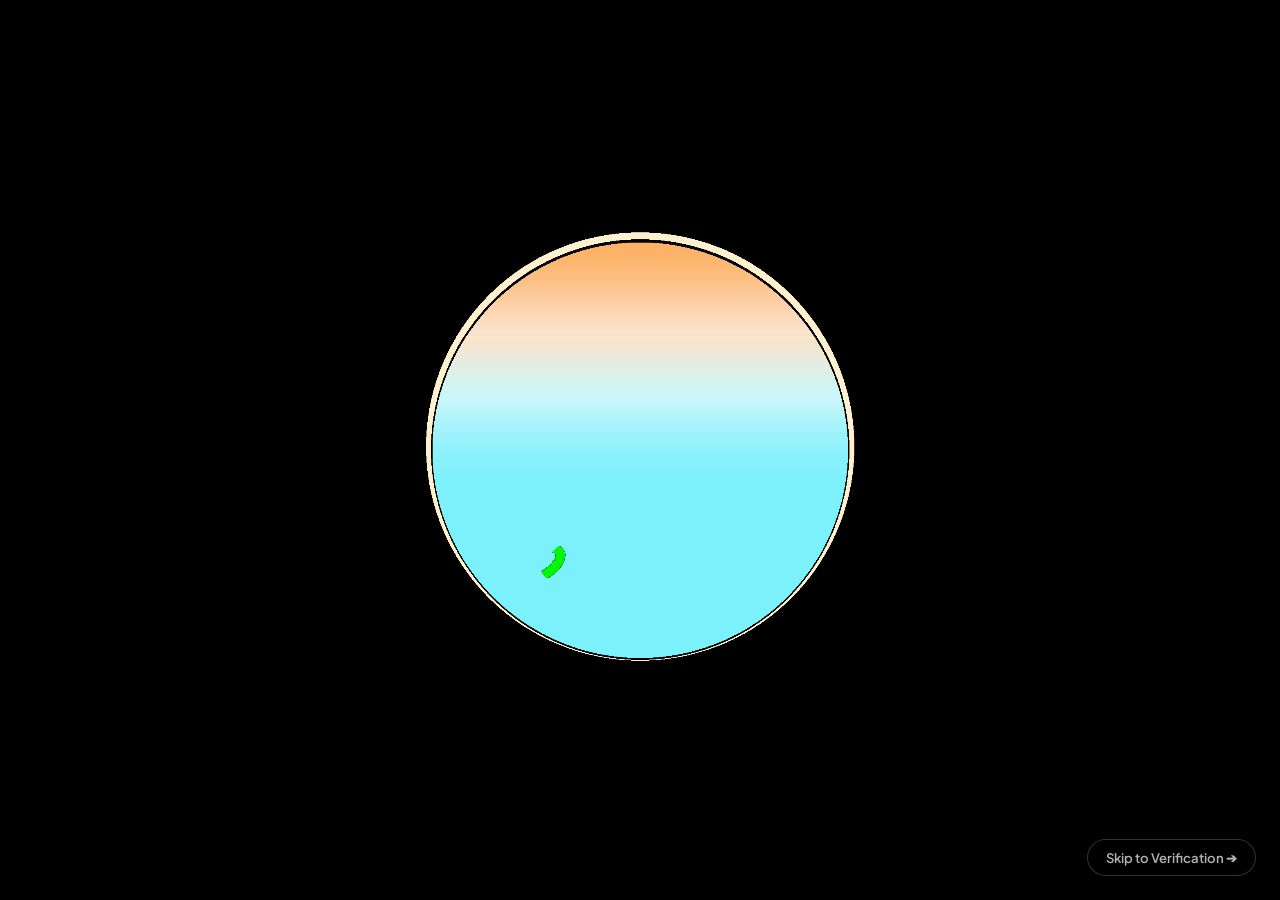
==== commit 0320cad2: "Update verification flow: animated intro -> authentic product seal -> auto-redirect to cali-weed.com" ====
--- a/index.html
+++ b/index.html
@@ -3,661 +3,116 @@
 <head>
   <meta charset="utf-8">
   <meta name="viewport" content="width=device-width, initial-scale=1">
-  <title>Cali Weed — Official QR Product &amp; Bag Verification Portal</title>
-  <meta name="description" content="Official Cali Weed QR product authentication portal. Enter your 6-digit security code to verify authentic California cannabis genetics, mylar bags, and seed batches.">
+  <title>Cali Weed — Product Verification &amp; Authenticity Portal</title>
+  <meta name="description" content="Official Cali Weed QR product authenticity check. California genetics &amp; packaging verification gateway.">
   <link rel="icon" type="image/png" href="cali-weed-LOGO.png">
 
-  <!-- Google Fonts: Syne (Display), Plus Jakarta Sans (Body), JetBrains Mono (6-Digit Security Terminal) -->
+  <!-- Google Fonts: Syne (Display), Plus Jakarta Sans (Body), JetBrains Mono (Terminal) -->
   <link rel="preconnect" href="https://fonts.googleapis.com">
   <link rel="preconnect" href="https://fonts.gstatic.com" crossorigin>
-  <link href="https://fonts.googleapis.com/css2?family=JetBrains+Mono:wght@500;700&amp;family=Plus+Jakarta+Sans:wght@400;500;600;700&amp;family=Syne:wght@700;800&amp;display=swap" rel="stylesheet">
+  <link href="https://fonts.googleapis.com/css2?family=JetBrains+Mono:wght@500;700&amp;family=Plus+Jakarta+Sans:wght@400;600;700&amp;family=Syne:wght@700;800&amp;display=swap" rel="stylesheet">
 
   <link rel="stylesheet" href="styles.css">
 </head>
 <body>
-  <!-- Scroll Progress Bar -->
-  <div class="scroll-progress" id="scroll-progress" aria-hidden="true"></div>
 
-  <!-- Custom Fluid Cursor Follower -->
-  <div class="custom-cursor" id="custom-cursor" aria-hidden="true"></div>
-
-  <!-- ========================================================================
-       FIXED ANIMATED HERO & FULL-PAGE DYNAMIC BACKGROUND
-       ======================================================================== -->
-  <div class="hero-bg-stage" aria-hidden="false">
+  <!-- Background Animated Hero Stage -->
+  <div class="hero-stage">
     <iframe
       id="cali-hero-frame"
-      class="hero-bg-iframe"
+      class="hero-iframe"
       src="assets/cali-weed-hero-v4.html"
-      title="Cali Weed – Animated California Skyline, Swaying Palms, and Sunset Birds"
-      allow="otp-credentials"
+      title="Cali Weed – Animated California Skyline &amp; Swaying Palms"
     ></iframe>
   </div>
-  <div class="hero-bg-vignette" aria-hidden="true"></div>
 
-  <!-- Floating Hero Animation Controller -->
-  <aside class="hero-floating-controls" aria-label="Background Animation Controls">
-    <button type="button" class="hero-ctrl-btn" id="btn-cinema-toggle" title="Toggle full-screen unobstructed view of the hero animation">
-      <span>Cinema View</span>
-    </button>
-    <button type="button" class="hero-ctrl-btn" id="btn-hero-skip">
-      <span>Skip Intro</span>
-    </button>
-    <button type="button" class="hero-ctrl-btn" id="btn-hero-play" aria-pressed="false">
-      <span>Pause</span>
-    </button>
-    <button type="button" class="hero-ctrl-btn" id="btn-hero-restart">
-      <span>Replay Intro</span>
-    </button>
-  </aside>
+  <div class="stage-vignette" aria-hidden="true"></div>
 
-  <!-- ========================================================================
-       MAIN FOREGROUND WEBSITE CONTENT
-       ======================================================================== -->
-  <div class="site-wrapper" id="site-wrapper">
+  <!-- Top Floating Brand Header -->
+  <header class="top-brand" id="top-brand">
+    <img src="cali-weed-LOGO.png" alt="Cali Weed Logo" class="top-brand-logo" width="32" height="32">
+    <div>
+      <div class="top-brand-title">CALI WEED</div>
+      <div class="top-brand-tag">Sunny Av. • CA 10019</div>
+    </div>
+  </header>
 
-    <!-- Sticky Glassmorphic Navigation -->
-    <header class="site-header container">
-      <nav class="nav-bar" aria-label="Primary Navigation">
-        <a href="https://cali-weed.com/" class="brand-link" target="_blank" rel="noopener noreferrer">
-          <img src="cali-weed-LOGO.png" alt="Cali Weed Logo" class="brand-logo" width="44" height="44">
-          <div class="brand-text-group">
-            <span class="brand-name">CALI WEED</span>
-            <span class="brand-tag">Official QR Authenticator</span>
-          </div>
-        </a>
+  <!-- Optional Skip Button for Instant Verification -->
+  <button type="button" class="skip-btn" id="skip-btn">
+    Skip to Verification ➔
+  </button>
 
-        <ul class="nav-links">
-          <li><a href="#verify">Verify Product</a></li>
-          <li><a href="#security">How It Works</a></li>
-          <li><a href="#strains">California Strains</a></li>
-          <li><a href="#heritage">Our Growers</a></li>
-          <li><a href="#imprint">Contact &amp; Imprint</a></li>
-        </ul>
+  <!-- Verified Authentic Hologram Screen (Reveals After Animation) -->
+  <div class="verification-overlay" id="verification-overlay">
+    <div class="card-backdrop"></div>
 
-        <div class="nav-actions">
-          <button type="button" class="btn btn-outline btn-sm" id="open-codes-manager-btn">
-            Code List (<span id="loaded-codes-count">15</span>)
-          </button>
-          <a href="https://cali-weed.com/" target="_blank" rel="noopener noreferrer" class="btn btn-primary btn-sm magnetic-btn">
-            <span>Visit Cali-Weed.com</span>
-            <svg width="15" height="15" viewBox="0 0 24 24" fill="none" stroke="currentColor" stroke-width="2.5" aria-hidden="true">
-              <path d="M7 17L17 7M17 7H7M17 7V17"/>
-            </svg>
-          </a>
-        </div>
-      </nav>
-    </header>
-
-    <main>
-      <!-- ====================================================================
-           HERO & 6-DIGIT QR CODE VERIFICATION SECTION
-           ==================================================================== -->
-      <section class="hero-section container" id="verify">
-        <div class="hero-grid">
-
-          <!-- Left Column: Brand Headline & QR Welcome -->
-          <div class="hero-copy">
-            <div class="status-pill">
-              <span class="pulse-dot" aria-hidden="true"></span>
-              <span>QR Seal Scanned • Sunny Av., CA 10019</span>
-            </div>
-
-            <h1 class="hero-title reveal-text">
-              Verify Your Authentic <span class="text-gradient">Cali Weed</span> Bag &amp; Genetics.
-            </h1>
-
-            <p class="hero-lead">
-              Welcome to the official <strong>Cali Weed</strong> anti-counterfeit verification portal. Every genuine Cali Weed bag and California seed pack is protected by a serialized QR seal and a unique <strong>6-digit security number</strong>.
-            </p>
-
-            <div class="hero-cta-row">
-              <a href="https://cali-weed.com/" target="_blank" rel="noopener noreferrer" class="btn btn-primary magnetic-btn">
-                <span>Explore Official Store (cali-weed.com)</span>
-                <svg width="18" height="18" viewBox="0 0 24 24" fill="none" stroke="currentColor" stroke-width="2.5" aria-hidden="true">
-                  <path d="M5 12h14M12 5l7 7-7 7"/>
-                </svg>
-              </a>
-              <a href="https://cali-weed.com/cannabis-strains/" target="_blank" rel="noopener noreferrer" class="btn btn-outline magnetic-btn">
-                <span>View Our Strains</span>
-              </a>
-            </div>
-
-            <div class="hero-trust-strip" aria-label="Cali Weed Quality Metrics">
-              <div class="trust-item">
-                <span class="trust-value">10+ Years</span>
-                <span class="trust-label">California Breeding Program</span>
-              </div>
-              <div class="trust-item">
-                <span class="trust-value">100% Lab</span>
-                <span class="trust-label">Verified Seed &amp; Bag Batches</span>
-              </div>
-              <div class="trust-item">
-                <span class="trust-value">6-Digit</span>
-                <span class="trust-label">Serialized Anti-Clone Seal</span>
-              </div>
-            </div>
-          </div>
-
-          <!-- Right Column: 6-Digit Product Verification Terminal -->
-          <div class="verify-card" id="verify-terminal">
-            <div class="verify-card-header">
-              <span class="verify-badge">
-                <svg width="14" height="14" viewBox="0 0 24 24" fill="none" stroke="currentColor" stroke-width="2.5" aria-hidden="true">
-                  <path d="M12 22s8-4 8-10V5l-8-3-8 3v7c0 6 8 10 8 10z"/>
-                </svg>
-                <span>AUTHENTICITY CHECK</span>
-              </span>
-              <span class="qr-scan-chip" id="qr-status-indicator">READY FOR 6-DIGIT PIN</span>
-            </div>
-
-            <form id="verify-form" action="#verify" method="POST" novalidate>
-              <div class="form-group">
-                <label for="verify-code-input" class="form-label">Enter 6-Digit Product Code</label>
-                <!-- Instructional hint placed ABOVE the input so mobile keyboards & autofill popovers never cover it -->
-                <p id="code-format-hint" class="field-hint">
-                  Locate the 6-digit verification number on your Cali Weed bag or QR security label and enter all 6 digits below.
-                </p>
-
-                <div class="code-input-wrapper">
-                  <input
-                    type="text"
-                    id="verify-code-input"
-                    name="code"
-                    inputmode="numeric"
-                    autocomplete="one-time-code"
-                    autocorrect="off"
-                    autocapitalize="off"
-                    spellcheck="false"
-                    enterkeyhint="done"
-                    pattern="\d{6}"
-                    maxlength="6"
-                    placeholder="420710"
-                    aria-describedby="code-format-hint code-error-msg"
-                    required
-                  >
-                  <div class="code-slot-indicators" id="code-slot-indicators" aria-hidden="true">
-                    <span class="slot-bar"></span>
-                    <span class="slot-bar"></span>
-                    <span class="slot-bar"></span>
-                    <span class="slot-bar"></span>
-                    <span class="slot-bar"></span>
-                    <span class="slot-bar"></span>
-                  </div>
-                </div>
-
-                <div id="code-error-msg" class="field-error" role="alert" aria-live="polite"></div>
-              </div>
-
-              <button type="submit" class="btn btn-primary verify-submit-btn magnetic-btn" id="verify-submit-btn">
-                <svg width="18" height="18" viewBox="0 0 24 24" fill="none" stroke="currentColor" stroke-width="2.5" aria-hidden="true">
-                  <path d="M20 6L9 17l-5-5"/>
-                </svg>
-                <span>Verify Authentic Product</span>
-              </button>
-            </form>
-
-            <!-- Live Verification Result Container -->
-            <div id="verification-result-container" aria-live="polite"></div>
-
-            <!-- Quick Sample Codes from codes.js for Immediate Testing -->
-            <div class="demo-codes-box">
-              <div class="demo-codes-Header">
-                <span>Quick-test sample codes from your list:</span>
-                <button type="button" class="code-chip" id="manage-codes-inline-btn">Edit Code List</button>
-              </div>
-              <div class="demo-chips" id="sample-code-chips">
-                <button type="button" class="code-chip" data-sample-code="420710">#420710 (Valid)</button>
-                <button type="button" class="code-chip" data-sample-code="849201">#849201 (Valid)</button>
-                <button type="button" class="code-chip" data-sample-code="104938">#104938 (Valid)</button>
-                <button type="button" class="code-chip" data-sample-code="773829">#773829 (Valid)</button>
-                <button type="button" class="code-chip chip-invalid" data-sample-code="999999">#999999 (Fake Test)</button>
-              </div>
-            </div>
-          </div>
-
-        </div>
-      </section>
-
-      <!-- ====================================================================
-           HOW IT WORKS — 3-STEP HOLOGRAPHIC BAG SECURITY
-           ==================================================================== -->
-      <section class="section-block container" id="security">
-        <div class="section-header">
-          <span class="section-eyebrow">Anti-Counterfeit Protocol</span>
-          <h2 class="section-title">How Cali Weed Protects Your Packaging &amp; Seeds</h2>
-          <p class="section-desc">
-            Counterfeit bags and imitation seeds flood the market. Our 3-step verification system guarantees that every pack originates directly from our California breeding facility at Sunny Av., CA 10019.
-          </p>
-        </div>
-
-        <div class="bento-grid-3">
-          <article class="glass-card scrolly-card">
-            <span class="step-number">STEP 01 // QR SCAN</span>
-            <h3 class="card-title">Scan the Holographic QR Seal</h3>
-            <p class="card-text">
-              Point your smartphone camera at the serialized QR code printed on your Cali Weed bag or seed pack. It routes you directly to this encrypted verification gateway.
-            </p>
-          </article>
-
-          <article class="glass-card scrolly-card">
-            <span class="step-number">STEP 02 // 6-DIGIT PIN</span>
-            <h3 class="card-title">Enter Your 6-Digit Security Code</h3>
-            <p class="card-text">
-              Scratch off the protective silver micro-layer beneath the QR seal to reveal your unique 6-digit verification number and enter it into the terminal above.
-            </p>
-          </article>
-
-          <article class="glass-card scrolly-card">
-            <span class="step-number">STEP 03 // BATCH TELEMETRY</span>
-            <h3 class="card-title">Instant California Lab Confirmation</h3>
-            <p class="card-text">
-              Our registry cross-references your 6-digit code against our authorized production list and displays the exact strain lineage, breeder sign-off, and official store link.
-            </p>
-          </article>
-        </div>
-      </section>
-
-      <!-- ====================================================================
-           SIGNATURE CALIFORNIA STRAINS (FROM CALI-WEED.COM)
-           ==================================================================== -->
-      <section class="section-block container" id="strains">
-        <div class="section-header">
-          <span class="section-eyebrow">Experience the Taste of California</span>
-          <h2 class="section-title">Our Popular California Strains</h2>
-          <p class="section-desc">
-            We’re confident you won’t find better seeds or a more reliable supplier anywhere. Explore our flagship California genetics available on <a href="https://cali-weed.com/cannabis-strains/" target="_blank" rel="noopener noreferrer" style="color: var(--cali-neon);">cali-weed.com</a>.
-          </p>
-        </div>
-
-        <div class="strains-grid">
-          <!-- Strain 1: Blue Dream -->
-          <article class="strain-card scrolly-card">
-            <div class="strain-img-wrap">
-              <img src="https://cali-weed.com/wp-content/uploads/2020/09/blue-dream-1.jpg" alt="Blue Dream Cannabis Strain" loading="lazy" width="400" height="400">
-              <span class="strain-price-tag">$16.00</span>
-            </div>
-            <div class="strain-body">
-              <span class="strain-type">Sativa-Dominant Hybrid</span>
-              <h3 class="strain-name">Blue Dream</h3>
-              <p class="strain-desc">
-                This signature cut of Blue Dream is made up of classic Blueberry crossed with a selected Super Silver Haze phenotype.
-              </p>
-              <div class="strain-meta-bar">
-                <span>THC: 24.8%</span>
-                <a href="https://cali-weed.com/blue-dream/" target="_blank" rel="noopener noreferrer" class="strain-link">
-                  <span>View Strain</span>
-                  <span aria-hidden="true">→</span>
-                </a>
-              </div>
-            </div>
-          </article>
-
-          <!-- Strain 2: Girl Scout Cookies -->
-          <article class="strain-card scrolly-card">
-            <div class="strain-img-wrap">
-              <img src="https://cali-weed.com/wp-content/uploads/2020/09/girl-scout-1.jpg" alt="Girl Scout Cookies Cannabis Strain" loading="lazy" width="400" height="400">
-              <span class="strain-price-tag">$16.00</span>
-            </div>
-            <div class="strain-body">
-              <span class="strain-type">Indica-Dominant Hybrid</span>
-              <h3 class="strain-name">Girl Scout Cookies</h3>
-              <p class="strain-desc">
-                With a sweet and earthy aroma, Girl Scout Cookies launches you to euphoria’s top floor where full-body relaxation meets a time-bending cerebral space.
-              </p>
-              <div class="strain-meta-bar">
-                <span>THC: 27.4%</span>
-                <a href="https://cali-weed.com/girl-scout-cookies/" target="_blank" rel="noopener noreferrer" class="strain-link">
-                  <span>View Strain</span>
-                  <span aria-hidden="true">→</span>
-                </a>
-              </div>
-            </div>
-          </article>
-
-          <!-- Strain 3: Cali Glue -->
-          <article class="strain-card scrolly-card">
-            <div class="strain-img-wrap">
-              <img src="https://cali-weed.com/wp-content/uploads/2020/09/cali-glue-1.jpg" alt="Cali Glue Gorilla Glue #4 Strain" loading="lazy" width="400" height="400">
-              <span class="strain-price-tag">$16.00</span>
-            </div>
-            <div class="strain-body">
-              <span class="strain-type">Indica-Dominant (GG #4)</span>
-              <h3 class="strain-name">Cali Glue</h3>
-              <p class="strain-desc">
-                An indica-dominant strain, Cali Glue (aka Gorilla Glue #4) is known for its intense cerebral high, fast-acting relief, and heavy resin profile.
-              </p>
-              <div class="strain-meta-bar">
-                <span>THC: 29.1%</span>
-                <a href="https://cali-weed.com/cali-glue/" target="_blank" rel="noopener noreferrer" class="strain-link">
-                  <span>View Strain</span>
-                  <span aria-hidden="true">→</span>
-                </a>
-              </div>
-            </div>
-          </article>
-
-          <!-- Strain 4: Sunset Sherbet -->
-          <article class="strain-card scrolly-card">
-            <div class="strain-img-wrap">
-              <img src="https://cali-weed.com/wp-content/uploads/2020/09/sunset-1.jpg" alt="Sunset Sherbet Cannabis Strain" loading="lazy" width="400" height="400">
-              <span class="strain-price-tag">$21.50</span>
-            </div>
-            <div class="strain-body">
-              <span class="strain-type">Indica-Dominant Reserve</span>
-              <h3 class="strain-name">Sunset Sherbet</h3>
-              <p class="strain-desc">
-                Sunset Sherbet is a notorious indica-dominant hybrid with a deep full-body effect that is descendant from the popular Girl Scout Cookies.
-              </p>
-              <div class="strain-meta-bar">
-                <span>THC: 26.6%</span>
-                <a href="https://cali-weed.com/sunset-sherbet/" target="_blank" rel="noopener noreferrer" class="strain-link">
-                  <span>View Strain</span>
-                  <span aria-hidden="true">→</span>
-                </a>
-              </div>
-            </div>
-          </article>
-        </div>
-
-        <div style="margin-top: 2.25rem; text-align: center;">
-          <a href="https://cali-weed.com/cannabis-strains/" target="_blank" rel="noopener noreferrer" class="btn btn-primary magnetic-btn">
-            <span>Browse Full Catalog at Cali-Weed.com</span>
-            <svg width="18" height="18" viewBox="0 0 24 24" fill="none" stroke="currentColor" stroke-width="2.5" aria-hidden="true">
-              <path d="M7 17L17 7M17 7H7M17 7V17"/>
-            </svg>
-          </a>
-        </div>
-      </section>
-
-      <!-- ====================================================================
-           OUR HERITAGE & MASTER GROWERS
-           ==================================================================== -->
-      <section class="section-block container" id="heritage">
-        <div class="heritage-layout">
-          <div class="glass-card story-prose scrolly-card">
-            <span class="section-eyebrow">Welcome to Cali Weed</span>
-            <h2 class="section-title">A Decade of Meticulous California Breeding</h2>
-            <p class="card-text">
-              Ten years ago, we decided to reduce the “risk factor” when it came to supplying cannabis seeds. As a distributor and supplier, being wholly dependent on third-party growers meant quality control was never guaranteed.
-            </p>
-            <p class="card-text">
-              We decided to invest in the long term and began a slow, meticulous breeding program in California—concentrating on developing the “best of the best” across select signature varieties. After six years of research, we began supplying seeds harvested exclusively from our own master plants.
-            </p>
-            <p class="card-text">
-              The reality is that it’s not uncommon for the modern cannabis grower to have an extensive background in horticulture, commercial farming, or a formal degree in plant science. Every verified bag and seed pack carries our uncompromising California guarantee.
-            </p>
-
-            <div class="grower-highlight">
-              <div>
-                <div style="font-family: var(--font-mono); font-size: 0.75rem; color: var(--cali-neon); text-transform: uppercase;">Lead Horticulture &amp; Plant Science</div>
-                <div style="font-family: var(--font-display); font-size: 1.25rem; font-weight: 800;">Vanessa Malwin</div>
-                <div style="font-size: 0.85rem; color: var(--text-secondary);">Master Breeder • Cali Weed California</div>
-              </div>
-              <a href="https://cali-weed.com/retailer-info/" target="_blank" rel="noopener noreferrer" class="btn btn-outline btn-sm">
-                Retailer Info
-              </a>
-            </div>
-          </div>
-
-          <div class="glass-card heritage-visual-card scrolly-card">
-            <div>
-              <span class="verify-badge">HIGH-RESOLUTION SEAL</span>
-              <h3 class="card-title" style="margin-top: 0.75rem;">Original California Emblem</h3>
-            </div>
-            <img src="cali-weed-hochaufloesend.png" alt="Cali Weed High Resolution Emblem" class="heritage-crest-img" loading="lazy">
-            <p class="card-text">
-              Our animated skyline and palm crest is rendered directly from the original high-resolution Cali Weed master artwork.
-            </p>
-          </div>
-        </div>
-      </section>
-
-      <!-- ====================================================================
-           CONTACT US, OPENING HOURS & IMPRINT (FROM PROJECT IMAGES)
-           ==================================================================== -->
-      <section class="section-block container" id="imprint">
-        <div class="section-header">
-          <span class="section-eyebrow">Official Corporate Information &amp; Imprint</span>
-          <h2 class="section-title">Contact Us, Opening Hours &amp; Legal Notice</h2>
-          <p class="section-desc">
-            Direct corporate contact details, showroom operating hours, and official imprint data for <strong>Cali Weed</strong> (<a href="https://cali-weed.com/" target="_blank" rel="noopener noreferrer" style="color: var(--cali-neon);">https://cali-weed.com/</a>).
-          </p>
-        </div>
-
-        <!-- 4-Column Imprint Data Grid matching screenshot_2026-11-09_17-37-10.png -->
-        <div class="imprint-grid">
-          <!-- Address -->
-          <article class="glass-card imprint-item-card scrolly-card">
-            <div class="imprint-icon" aria-hidden="true">
-              <svg width="24" height="24" viewBox="0 0 24 24" fill="none" stroke="currentColor" stroke-width="2.2">
-                <path d="M21 10c0 7-9 13-9 13s-9-6-9-13a9 9 0 0 1 18 0z"/>
-                <circle cx="12" cy="10" r="3"/>
-              </svg>
-            </div>
-            <h3 class="card-title">ADDRESS</h3>
-            <p class="card-text" style="font-weight: 600; color: var(--text-primary);">
-              SUNNY AV.<br>
-              CA 10019<br>
-              United States
-            </p>
-          </article>
-
-          <!-- Opening Hours -->
-          <article class="glass-card imprint-item-card scrolly-card">
-            <div class="imprint-icon" aria-hidden="true">
-              <svg width="24" height="24" viewBox="0 0 24 24" fill="none" stroke="currentColor" stroke-width="2.2">
-                <circle cx="12" cy="12" r="10"/>
-                <polyline points="12 6 12 12 16 14"/>
-              </svg>
-            </div>
-            <h3 class="card-title">WE ARE OPEN</h3>
-            <p class="card-text">
-              Monday - Friday 9am - 10pm<br>
-              Sunday 10am - 7pm<br>
-              Saturday 10pm - 4am
-            </p>
-          </article>
-
-          <!-- Contact Us -->
-          <article class="glass-card imprint-item-card scrolly-card">
-            <div class="imprint-icon" aria-hidden="true">
-              <svg width="24" height="24" viewBox="0 0 24 24" fill="none" stroke="currentColor" stroke-width="2.2">
-                <path d="M22 16.92v3a2 2 0 0 1-2.18 2 19.79 19.79 0 0 1-8.63-3.07 19.5 19.5 0 0 1-6-6 19.79 19.79 0 0 1-3.07-8.67A2 2 0 0 1 4.11 2h3a2 2 0 0 1 2 1.72 12.84 12.84 0 0 0 .7 2.81 2 2 0 0 1-.45 2.11L8.09 9.91a16 16 0 0 0 6 6l1.27-1.27a2 2 0 0 1 2.11-.45 12.84 12.84 0 0 0 2.81.7A2 2 0 0 1 22 16.92z"/>
-              </svg>
-            </div>
-            <h3 class="card-title">CONTACT US</h3>
-            <p class="card-text">
-              <a href="mailto:info@cali-weed.com" style="color: var(--cali-neon); font-weight: 700; text-decoration: none;">info@cali-weed.com</a><br>
-              <a href="https://cali-weed.com/contact-us/" target="_blank" rel="noopener noreferrer" style="color: var(--text-secondary); font-size: 0.85rem;">Official Contact Form →</a>
-            </p>
-          </article>
-
-          <!-- Social -->
-          <article class="glass-card imprint-item-card scrolly-card">
-            <div class="imprint-icon" aria-hidden="true">
-              <svg width="24" height="24" viewBox="0 0 24 24" fill="none" stroke="currentColor" stroke-width="2.2">
-                <path d="M20.84 4.61a5.5 5.5 0 0 0-7.78 0L12 5.67l-1.06-1.06a5.5 5.5 0 0 0-7.78 7.78l1.06 1.06L12 21.23l7.78-7.78 1.06-1.06a5.5 5.5 0 0 0 0-7.78z"/>
-              </svg>
-            </div>
-            <h3 class="card-title">SOCIAL</h3>
-            <div class="social-links-row">
-              <a href="https://cali-weed.com/" target="_blank" rel="noopener noreferrer" class="social-circle" aria-label="Cali Weed on Facebook">
-                <svg width="18" height="18" viewBox="0 0 24 24" fill="currentColor" aria-hidden="true">
-                  <path d="M18 2h-3a5 5 0 0 0-5 5v3H7v4h3v8h4v-8h3l1-4h-4V7a1 1 0 0 1 1-1h3z"/>
-                </svg>
-              </a>
-              <a href="https://cali-weed.com/" target="_blank" rel="noopener noreferrer" class="social-circle" aria-label="Cali Weed on Twitter">
-                <svg width="18" height="18" viewBox="0 0 24 24" fill="currentColor" aria-hidden="true">
-                  <path d="M23 3a10.9 10.9 0 0 1-3.14 1.53 4.48 4.48 0 0 0-7.86 3v1A10.66 10.66 0 0 1 3 4s-4 9 5 13a11.64 11.64 0 0 1-7 2c9 5 20 0 20-11.5a4.5 4.5 0 0 0-.08-.83A7.72 7.72 0 0 0 23 3z"/>
-                </svg>
-              </a>
-              <a href="https://cali-weed.com/" target="_blank" rel="noopener noreferrer" class="social-circle" aria-label="Cali Weed on Instagram">
-                <svg width="18" height="18" viewBox="0 0 24 24" fill="none" stroke="currentColor" stroke-width="2" aria-hidden="true">
-                  <rect x="2" y="2" width="20" height="20" rx="5" ry="5"/>
-                  <path d="M16 11.37A4 4 0 1 1 12.63 8 4 4 0 0 1 16 11.37z"/>
-                  <line x1="17.5" y1="6.5" x2="17.51" y2="6.5"/>
-                </svg>
-              </a>
-            </div>
-          </article>
-        </div>
-
-        <!-- Embedded Original Imprint Image & Official Website Reference Card -->
-        <div class="glass-card imprint-showcase-banner scrolly-card">
-          <div>
-            <span class="verify-badge">OFFICIAL IMPRINT RECORD</span>
-            <h3 class="card-title" style="margin-top: 0.65rem;">Verified Legal Notice &amp; Storefront</h3>
-            <p class="card-text" style="margin-bottom: 1.15rem;">
-              The official corporate imprint and contact record is archived both as structured data above and in the original reference image from our project documentation.
-            </p>
-            <div style="display: flex; flex-wrap: wrap; gap: 0.75rem;">
-              <button type="button" class="btn btn-outline btn-sm" id="open-imprint-dialog-btn">
-                View Full Legal Notice &amp; Imprint
-              </button>
-              <a href="https://cali-weed.com/" target="_blank" rel="noopener noreferrer" class="btn btn-primary btn-sm">
-                Go to Cali-Weed.com
-              </a>
-            </div>
-          </div>
-          <div>
-            <img
-              src="screenshot_2026-11-09_17-37-10.png"
-              alt="Cali Weed Official Imprint: Address Sunny Av. CA 10019, Opening Hours Monday-Friday 9am-10pm, Sunday 10am-7pm, Saturday 10pm-4am, Contact info@cali-weed.com"
-              class="imprint-source-img"
-              loading="lazy"
-            >
-          </div>
-        </div>
-      </section>
-    </main>
-
-    <!-- ====================================================================
-         FOOTER
-         ==================================================================== -->
-    <footer class="site-footer">
-      <div class="container footer-inner">
-        <div style="display: flex; align-items: center; gap: 0.85rem;">
-          <img src="cali-weed-LOGO.png" alt="Cali Weed" width="38" height="38" style="border-radius: 50%;">
-          <div>
-            <div style="font-family: var(--font-display); font-weight: 800;">CALI WEED • CALIFORNIA</div>
-            <div style="font-size: 0.8rem; color: var(--text-muted);">© 2026 Cali Weed (SUNNY AV., CA 10019). All rights reserved.</div>
-          </div>
-        </div>
-
-        <div class="footer-links">
-          <a href="https://cali-weed.com/" target="_blank" rel="noopener noreferrer">Official Website</a>
-          <a href="https://cali-weed.com/cannabis-strains/" target="_blank" rel="noopener noreferrer">Cannabis Strains</a>
-          <a href="https://cali-weed.com/retailer-info/" target="_blank" rel="noopener noreferrer">Retailer Info</a>
-          <a href="https://cali-weed.com/contact-us/" target="_blank" rel="noopener noreferrer">Contact Us</a>
-          <button type="button" id="footer-imprint-btn">Imprint &amp; Legal Notice</button>
-          <button type="button" id="footer-codes-btn">6-Digit Code List Manager</button>
-        </div>
-      </div>
-    </footer>
-
-  </div>
-
-  <!-- ========================================================================
-       MODAL DIALOG 1: OFFICIAL IMPRINT & LEGAL NOTICE
-       (modern-web-guidance: dialog & light-dismiss-a-dialog)
-       ======================================================================== -->
-  <dialog id="imprint-dialog" closedby="any" aria-labelledby="imprint-dialog-title">
-    <div class="dialog-header">
-      <h2 class="dialog-title" id="imprint-dialog-title">Legal Notice &amp; Official Imprint</h2>
-      <form method="dialog">
-        <button type="submit" class="btn btn-outline btn-sm" aria-label="Close Legal Notice Dialog">Close ✕</button>
-      </form>
-    </div>
-    <div class="dialog-body">
-      <p style="color: var(--text-secondary); margin-bottom: 1rem;">
-        Official corporate details and legal disclosures for <strong>Cali Weed</strong> (<a href="https://cali-weed.com/" target="_blank" rel="noopener noreferrer" style="color: var(--cali-neon);">https://cali-weed.com/</a>):
-      </p>
-
-      <div class="telemetry-grid" style="margin-bottom: 1.25rem;">
-        <div class="telemetry-cell">
-          <span class="telemetry-key">Headquarters Address</span>
-          <span class="telemetry-val">SUNNY AV., CA 10019, USA</span>
-        </div>
-        <div class="telemetry-cell">
-          <span class="telemetry-key">Electronic Contact</span>
-          <span class="telemetry-val">info@cali-weed.com</span>
-        </div>
-        <div class="telemetry-cell">
-          <span class="telemetry-key">Opening Hours (Mon–Fri)</span>
-          <span class="telemetry-val">9:00 AM – 10:00 PM</span>
-        </div>
-        <div class="telemetry-cell">
-          <span class="telemetry-key">Weekend Hours</span>
-          <span class="telemetry-val">Sun 10am–7pm | Sat 10pm–4am</span>
+    <article class="cert-card" role="region" aria-label="Authenticity Certificate">
+      
+      <!-- Animated Checkmark Holographic Seal -->
+      <div class="badge-container">
+        <div class="badge-pulse"></div>
+        <div class="badge-circle">
+          <svg class="badge-svg" viewBox="0 0 52 52">
+            <circle class="checkmark-circle" cx="26" cy="26" r="23"/>
+            <path class="checkmark-check" d="M14.1 27.2l7.1 7.2 16.7-16.8"/>
+          </svg>
         </div>
       </div>
 
-      <h3 style="font-family: var(--font-display); font-size: 1.05rem; margin-bottom: 0.5rem;">Original Imprint Sheet</h3>
-      <img
-        src="screenshot_2026-11-09_17-37-10.png"
-        alt="Cali Weed Imprint Details"
-        class="imprint-source-img"
-        style="margin-bottom: 1rem;"
-      >
+      <div class="status-pill">
+        <span class="pulse-dot"></span>
+        <span>Original Product Verified</span>
+      </div>
 
-      <h3 style="font-family: var(--font-display); font-size: 1.05rem; margin-bottom: 0.5rem;">Official Storefront Banner</h3>
-      <img
-        src="screenshot_2026-11-09_16-19-50.png"
-        alt="Welcome Cali Weed Banner"
-        style="width: 100%; border-radius: 12px; border: 1px solid var(--border-subtle);"
-      >
-    </div>
-    <div class="dialog-footer">
-      <a href="https://cali-weed.com/" target="_blank" rel="noopener noreferrer" class="btn btn-primary btn-sm">Visit Cali-Weed.com</a>
-      <form method="dialog">
-        <button type="submit" class="btn btn-outline btn-sm" autofocus>Done</button>
-      </form>
-    </div>
-  </dialog>
+      <h1 class="cert-title">
+        <span>Authentic Cali Weed</span>
+      </h1>
 
-  <!-- ========================================================================
-       MODAL DIALOG 2: 6-DIGIT CODE LIST MANAGER
-       Allows inspecting, pasting, uploading, or exporting the 6-digit code list
-       ======================================================================== -->
-  <dialog id="codes-dialog" closedby="any" aria-labelledby="codes-dialog-title">
-    <div class="dialog-header">
-      <h2 class="dialog-title" id="codes-dialog-title">6-Digit Verification Code List</h2>
-      <form method="dialog">
-        <button type="submit" class="btn btn-outline btn-sm" aria-label="Close Code List Manager">Close ✕</button>
-      </form>
-    </div>
-    <div class="dialog-body">
-      <p style="font-size: 0.92rem; color: var(--text-secondary);">
-        Paste your 6-digit product codes below (one per line, space-separated, or comma-separated), or edit <code>codes.js</code> directly in the project folder. Changes made here are active immediately and can be downloaded as a ready-to-use <code>codes.js</code> file.
+      <p class="cert-desc">
+        Your packaging QR security seal has been successfully verified. This product is an authentic, laboratory-tested California original.
       </p>
 
-      <label for="custom-codes-textarea" style="display: block; font-weight: 700; margin-top: 1rem;">
-        Active 6-Digit Codes (<span id="modal-codes-count">15</span> valid codes loaded):
-      </label>
-      <textarea id="custom-codes-textarea" class="codes-textarea" spellcheck="false" aria-describedby="codes-manager-hint"></textarea>
-      <p id="codes-manager-hint" style="font-size: 0.8rem; color: var(--text-muted);">
-        Only 6-digit numeric strings (e.g. <code>420710</code>, <code>004200</code>) are indexed. Leading zeros are preserved.
-      </p>
+      <!-- Batch & Laboratory Telemetry -->
+      <div class="telemetry-box">
+        <div class="telemetry-item">
+          <span class="telemetry-label">Security Seal ID</span>
+          <span class="telemetry-value" id="cert-id">CW-CA-849201</span>
+        </div>
+        <div class="telemetry-item">
+          <span class="telemetry-label">Status</span>
+          <span class="telemetry-value" style="color: var(--cali-neon);">100% Genuine</span>
+        </div>
+        <div class="telemetry-item">
+          <span class="telemetry-label">California Facility</span>
+          <span class="telemetry-value">Sunny Av., CA 10019</span>
+        </div>
+        <div class="telemetry-item">
+          <span class="telemetry-label">Verified At</span>
+          <span class="telemetry-value" id="verified-timestamp">Nov 17, 2026</span>
+        </div>
+      </div>
 
-      <div style="display: flex; flex-wrap: wrap; gap: 0.65rem; margin-top: 1rem;">
-        <button type="button" class="btn btn-primary btn-sm" id="save-codes-btn">Apply Code List Now</button>
-        <button type="button" class="btn btn-outline btn-sm" id="download-codes-js-btn">Download Updated codes.js</button>
-        <button type="button" class="btn btn-outline btn-sm" id="reset-codes-btn">Reset to Default List</button>
+      <!-- Auto-Redirect Countdown & Direct Action Button -->
+      <div class="redirect-wrapper">
+        <p class="redirect-notice">
+          Redirecting to official homepage in <strong id="countdown-seconds">6</strong>s...
+        </p>
+
+        <div class="progress-track" aria-hidden="true">
+          <div class="progress-fill" id="progress-fill"></div>
+        </div>
+
+        <a href="https://cali-weed.com/" class="redirect-btn" id="redirect-btn">
+          <span>Continue to Cali-Weed.com Now</span>
+          <svg width="18" height="18" viewBox="0 0 24 24" fill="none" stroke="currentColor" stroke-width="2.5" aria-hidden="true">
+            <path d="M5 12h14M12 5l7 7-7 7"/>
+          </svg>
+        </a>
       </div>
-    </div>
-    <div class="dialog-footer">
-      <form method="dialog">
-        <button type="submit" class="btn btn-outline btn-sm" autofocus>Close</button>
-      </form>
-    </div>
-  </dialog>
 
-  <!-- Scripts: GSAP + ScrollTrigger, Lenis Smooth Scroll, Codes List, Main App -->
-  <script src="https://unpkg.com/gsap@3.12.5/dist/gsap.min.js"></script>
-  <script src="https://unpkg.com/gsap@3.12.5/dist/ScrollTrigger.min.js"></script>
-  <script src="https://unpkg.com/@studio-freight/lenis@1.0.36/dist/lenis.min.js"></script>
-  <script src="codes.js"></script>
+    </article>
+  </div>
+
   <script src="app.js"></script>
 </body>
 </html>
--- a/styles.css
+++ b/styles.css
@@ -1,129 +1,48 @@
 /* ==========================================================================
-   CALI WEED — OFFICIAL QR PRODUCT VERIFICATION PORTAL
-   Awwwards-Grade Glassmorphic Design + Fixed Animated Hero Background
+   CALI WEED — AUTHENTIC PRODUCT VERIFICATION PORTAL
+   Awwwards-Grade Interactive Verification Experience & Auto-Redirect
    ========================================================================== */
 
 :root {
-  --bg-deep: #040806;
-  --bg-glass: rgba(7, 14, 10, 0.72);
-  --bg-glass-strong: rgba(5, 11, 8, 0.86);
-  --bg-card: rgba(12, 22, 16, 0.68);
-  --bg-card-hover: rgba(18, 34, 24, 0.82);
-  --border-subtle: rgba(255, 255, 255, 0.12);
-  --border-neon: rgba(0, 237, 0, 0.45);
+  --bg-black: #000000;
   --cali-neon: #00ed00;
   --cali-emerald: #10b981;
-  --cali-sunset: #f59e0b;
-  --cali-sky: #38bdf8;
-  --cali-danger: #ef4444;
-  --text-primary: #f8fafc;
-  --text-secondary: #cbd5e1;
-  --text-muted: #94a3b8;
+  --cali-gold: #f59e0b;
+  --text-white: #ffffff;
+  --text-dim: #94a3b8;
   --font-display: 'Syne', sans-serif;
   --font-body: 'Plus Jakarta Sans', sans-serif;
-  --font-mono: 'JetBrains Mono', ui-monospace, monospace;
-  --radius-xl: 24px;
-  --radius-lg: 16px;
-  --radius-md: 12px;
-  --radius-pill: 999px;
-  --shadow-glow: 0 20px 50px rgba(0, 0, 0, 0.65), 0 0 35px rgba(0, 237, 0, 0.12);
-  --transition-smooth: cubic-bezier(0.16, 1, 0.3, 1);
-}
-
-*,
-*::before,
-*::after {
+  --font-mono: 'JetBrains Mono', monospace;
+}
+
+*, *::before, *::after {
   box-sizing: border-box;
   margin: 0;
   padding: 0;
 }
 
-html {
-  font-size: 16px;
-  color-scheme: dark;
-  scroll-behavior: auto; /* Managed by Lenis smooth scroll */
-}
-
-body {
-  background-color: var(--bg-deep);
-  color: var(--text-primary);
+html, body {
+  width: 100%;
+  height: 100%;
+  overflow: hidden;
+  background-color: var(--bg-black);
+  color: var(--text-white);
   font-family: var(--font-body);
-  line-height: 1.6;
-  overflow-x: hidden;
-  min-height: 100svh;
-  -webkit-font-smoothing: antialiased;
-}
-
-/* Canonical Visually Hidden Recipe (modern-web-guidance: forms) */
-.visually-hidden {
-  position: absolute;
-  clip-path: inset(50%);
-  overflow: hidden;
-  width: 1px;
-  height: 1px;
-  margin: -1px;
-  padding: 0;
-  border: 0;
-  white-space: nowrap;
-}
-
-/* Scroll Progress Bar */
-.scroll-progress {
-  position: fixed;
-  top: 0;
-  left: 0;
-  width: 100%;
-  height: 3px;
-  background: linear-gradient(90deg, var(--cali-neon), var(--cali-sky), var(--cali-sunset));
-  transform-origin: 0 50%;
-  transform: scaleX(0);
-  z-index: 1000;
-  pointer-events: none;
-}
-
-/* Custom Fluid Cursor Follower */
-.custom-cursor {
-  position: fixed;
-  top: 0;
-  left: 0;
-  width: 22px;
-  height: 22px;
-  border: 2px solid #ffffff;
-  border-radius: 50%;
-  pointer-events: none;
-  z-index: 9999;
-  transform: translate3d(-100px, -100px, 0) translate(-50%, -50%);
-  transition: width 0.25s var(--transition-smooth), height 0.25s var(--transition-smooth), background-color 0.25s var(--transition-smooth);
-  mix-blend-mode: difference;
-}
-
-.custom-cursor.cursor-hover {
-  width: 44px;
-  height: 44px;
-  background-color: rgba(0, 237, 0, 0.25);
-  border-color: var(--cali-neon);
-}
-
-@media (pointer: coarse), (prefers-reduced-motion: reduce) {
-  .custom-cursor {
-    display: none;
-  }
-}
-
-/* ==========================================================================
-   FIXED ANIMATED HERO & GLOBAL BACKGROUND STAGE
-   ========================================================================== */
-.hero-bg-stage {
+  user-select: none;
+  -webkit-user-select: none;
+}
+
+/* Background Animation Stage (Fixed & Fullscreen) */
+.hero-stage {
   position: fixed;
   inset: 0;
   width: 100%;
   height: 100%;
-  z-index: 0;
+  z-index: 1;
   background: #000;
-  overflow: hidden;
-}
-
-.hero-bg-iframe {
+}
+
+.hero-iframe {
   display: block;
   width: 100%;
   height: 100%;
@@ -131,1125 +50,355 @@
   background: #000;
 }
 
-.hero-bg-vignette {
+/* Vignette & Ambient Darkness Overlay */
+.stage-vignette {
   position: fixed;
   inset: 0;
-  z-index: 1;
+  z-index: 2;
   pointer-events: none;
-  background:
-    radial-gradient(circle at 50% 38%, rgba(0, 0, 0, 0.12) 0%, rgba(3, 8, 5, 0.62) 75%, rgba(2, 5, 3, 0.88) 100%),
-    linear-gradient(180deg, rgba(2, 6, 4, 0.55) 0%, rgba(2, 6, 4, 0.18) 35%, rgba(3, 8, 5, 0.72) 100%);
-  transition: opacity 0.6s ease;
-}
-
-body.cinema-mode .hero-bg-vignette {
-  opacity: 0.08;
-}
-
-body.cinema-mode .site-wrapper {
-  opacity: 0;
-  pointer-events: none;
-  transform: translateY(16px);
-}
-
-/* Floating Hero Animation Controller Bar */
-.hero-floating-controls {
+  background: radial-gradient(circle at 50% 50%, rgba(0, 0, 0, 0) 30%, rgba(0, 0, 0, 0.75) 85%, #000000 100%);
+  transition: opacity 0.8s ease;
+}
+
+/* Top Floating Brand Badge */
+.top-brand {
   position: fixed;
-  right: 20px;
-  bottom: 20px;
-  z-index: 950;
-  display: flex;
-  align-items: center;
-  gap: 8px;
-  padding: 6px 10px;
-  border-radius: var(--radius-pill);
-  background: rgba(5, 12, 8, 0.82);
+  top: 24px;
+  left: 28px;
+  z-index: 20;
+  display: flex;
+  align-items: center;
+  gap: 12px;
+  background: rgba(0, 0, 0, 0.65);
   backdrop-filter: blur(16px);
   -webkit-backdrop-filter: blur(16px);
-  border: 1px solid var(--border-subtle);
-  box-shadow: 0 10px 30px rgba(0, 0, 0, 0.5);
-}
-
-.hero-ctrl-btn {
-  appearance: none;
-  background: rgba(255, 255, 255, 0.06);
-  color: var(--text-primary);
-  border: 1px solid rgba(255, 255, 255, 0.14);
-  border-radius: var(--radius-pill);
-  padding: 7px 14px;
-  font-family: var(--font-body);
-  font-size: 0.78rem;
-  font-weight: 600;
-  letter-spacing: 0.02em;
-  cursor: pointer;
-  display: inline-flex;
-  align-items: center;
-  gap: 6px;
-  transition: all 0.2s ease;
-}
-
-.hero-ctrl-btn:hover,
-.hero-ctrl-btn:focus-visible {
-  background: rgba(0, 237, 0, 0.16);
-  border-color: var(--cali-neon);
-  color: #fff;
-}
-
-.hero-ctrl-btn.active-cinema {
-  background: var(--cali-neon);
-  color: #021004;
-  border-color: var(--cali-neon);
-}
-
-/* ==========================================================================
-   MAIN FOREGROUND SITE WRAPPER
-   ========================================================================== */
-.site-wrapper {
-  position: relative;
-  z-index: 2;
-  transition: opacity 0.5s var(--transition-smooth), transform 0.5s var(--transition-smooth);
-}
-
-.container {
-  width: min(1240px, 100% - 2.5rem);
-  margin-inline: auto;
-}
-
-/* ==========================================================================
-   STICKY GLASSMORPHIC NAVIGATION
-   ========================================================================== */
-.site-header {
-  position: sticky;
-  top: 14px;
-  z-index: 100;
-  margin-top: 14px;
-}
-
-.nav-bar {
-  display: flex;
-  align-items: center;
-  justify-content: space-between;
-  gap: 1rem;
-  padding: 0.75rem 1.25rem;
-  background: var(--bg-glass-strong);
-  backdrop-filter: blur(20px);
-  -webkit-backdrop-filter: blur(20px);
-  border: 1px solid var(--border-subtle);
-  border-radius: var(--radius-pill);
-  box-shadow: 0 12px 32px rgba(0, 0, 0, 0.45);
-}
-
-.brand-link {
-  display: inline-flex;
-  align-items: center;
-  gap: 0.75rem;
-  text-decoration: none;
-  color: var(--text-primary);
-}
-
-.brand-logo {
-  width: 44px;
-  height: 44px;
+  border: 1px solid rgba(255, 255, 255, 0.12);
+  padding: 8px 18px;
+  border-radius: 999px;
+  box-shadow: 0 10px 30px rgba(0, 0, 0, 0.6);
+  opacity: 0;
+  transform: translateY(-20px);
+  transition: all 0.6s cubic-bezier(0.16, 1, 0.3, 1);
+}
+
+.top-brand.visible {
+  opacity: 1;
+  transform: translateY(0);
+}
+
+.top-brand-logo {
+  width: 32px;
+  height: 32px;
   border-radius: 50%;
-  object-fit: cover;
   border: 1.5px solid var(--cali-neon);
-  box-shadow: 0 0 14px rgba(0, 237, 0, 0.35);
-}
-
-.brand-text-group {
-  display: flex;
-  flex-direction: column;
-}
-
-.brand-name {
+}
+
+.top-brand-title {
   font-family: var(--font-display);
   font-weight: 800;
-  font-size: 1.1rem;
-  letter-spacing: 0.04em;
-  line-height: 1.1;
-}
-
-.brand-tag {
+  font-size: 0.95rem;
+  letter-spacing: 0.08em;
+}
+
+.top-brand-tag {
   font-family: var(--font-mono);
   font-size: 0.68rem;
   color: var(--cali-neon);
+  text-transform: uppercase;
+  letter-spacing: 0.06em;
+}
+
+/* Skip intro button during intro */
+.skip-btn {
+  position: fixed;
+  bottom: 24px;
+  right: 24px;
+  z-index: 20;
+  background: rgba(0, 0, 0, 0.65);
+  backdrop-filter: blur(12px);
+  color: rgba(255, 255, 255, 0.7);
+  border: 1px solid rgba(255, 255, 255, 0.2);
+  border-radius: 999px;
+  padding: 9px 18px;
+  font-family: var(--font-body);
+  font-size: 0.82rem;
+  font-weight: 600;
+  cursor: pointer;
+  transition: all 0.2s ease;
+}
+
+.skip-btn:hover {
+  color: #fff;
+  border-color: var(--cali-neon);
+  background: rgba(0, 237, 0, 0.15);
+}
+
+/* Verification Overlay Screen */
+.verification-overlay {
+  position: fixed;
+  inset: 0;
+  z-index: 10;
+  display: flex;
+  align-items: center;
+  justify-content: center;
+  padding: 20px;
+  pointer-events: none;
+  opacity: 0;
+  transition: opacity 0.8s cubic-bezier(0.16, 1, 0.3, 1);
+}
+
+.verification-overlay.active {
+  opacity: 1;
+  pointer-events: auto;
+}
+
+.card-backdrop {
+  position: absolute;
+  inset: 0;
+  background: rgba(0, 0, 0, 0.72);
+  backdrop-filter: blur(12px);
+  -webkit-backdrop-filter: blur(12px);
+}
+
+/* Holographic Premium Certificate Card */
+.cert-card {
+  position: relative;
+  width: min(520px, 100%);
+  background: linear-gradient(145deg, rgba(10, 22, 14, 0.92) 0%, rgba(3, 8, 5, 0.96) 100%);
+  border: 1.5px solid rgba(0, 237, 0, 0.45);
+  border-radius: 28px;
+  padding: clamp(28px, 5vw, 42px);
+  text-align: center;
+  box-shadow: 0 25px 60px rgba(0, 0, 0, 0.9), 0 0 50px rgba(0, 237, 0, 0.22);
+  transform: scale(0.9) translateY(30px);
+  opacity: 0;
+  transition: all 0.7s cubic-bezier(0.16, 1, 0.3, 1);
+}
+
+.verification-overlay.active .cert-card {
+  transform: scale(1) translateY(0);
+  opacity: 1;
+}
+
+/* Animated Verified Badge / Checkmark Icon */
+.badge-container {
+  position: relative;
+  width: 96px;
+  height: 96px;
+  margin: 0 auto 20px auto;
+}
+
+.badge-pulse {
+  position: absolute;
+  inset: -10px;
+  border-radius: 50%;
+  background: rgba(0, 237, 0, 0.2);
+  animation: pulseGlow 2s infinite ease-out;
+}
+
+@keyframes pulseGlow {
+  0% { transform: scale(0.9); opacity: 0.8; }
+  100% { transform: scale(1.4); opacity: 0; }
+}
+
+.badge-circle {
+  position: relative;
+  width: 100%;
+  height: 100%;
+  border-radius: 50%;
+  background: linear-gradient(135deg, rgba(0, 237, 0, 0.25) 0%, rgba(5, 150, 105, 0.4) 100%);
+  border: 2px solid var(--cali-neon);
+  display: flex;
+  align-items: center;
+  justify-content: center;
+  box-shadow: 0 0 28px rgba(0, 237, 0, 0.45);
+}
+
+.badge-svg {
+  width: 52px;
+  height: 52px;
+}
+
+.checkmark-circle {
+  stroke: var(--cali-neon);
+  stroke-width: 2.5;
+  stroke-dasharray: 166;
+  stroke-dashoffset: 166;
+  stroke-linecap: round;
+  fill: none;
+  animation: strokeCircle 0.8s 0.2s cubic-bezier(0.65, 0, 0.45, 1) forwards;
+}
+
+.checkmark-check {
+  stroke: #ffffff;
+  stroke-width: 3.5;
+  stroke-dasharray: 48;
+  stroke-dashoffset: 48;
+  stroke-linecap: round;
+  stroke-linejoin: round;
+  fill: none;
+  animation: strokeCheck 0.5s 0.8s cubic-bezier(0.65, 0, 0.45, 1) forwards;
+}
+
+@keyframes strokeCircle {
+  100% { stroke-dashoffset: 0; }
+}
+
+@keyframes strokeCheck {
+  100% { stroke-dashoffset: 0; }
+}
+
+/* Status Pill */
+.status-pill {
+  display: inline-flex;
+  align-items: center;
+  gap: 8px;
+  padding: 5px 14px;
+  background: rgba(0, 237, 0, 0.12);
+  border: 1px solid rgba(0, 237, 0, 0.35);
+  border-radius: 999px;
+  font-family: var(--font-mono);
+  font-size: 0.74rem;
+  font-weight: 700;
+  color: var(--cali-neon);
   letter-spacing: 0.08em;
   text-transform: uppercase;
-}
-
-.nav-links {
-  display: flex;
-  align-items: center;
-  gap: 0.35rem;
-  list-style: none;
-}
-
-.nav-links a {
-  color: var(--text-secondary);
-  text-decoration: none;
-  font-size: 0.88rem;
-  font-weight: 600;
-  padding: 0.5rem 0.9rem;
-  border-radius: var(--radius-pill);
-  transition: color 0.2s ease, background-color 0.2s ease;
-}
-
-.nav-links a:hover,
-.nav-links a:focus-visible {
-  color: #fff;
-  background: rgba(255, 255, 255, 0.08);
-}
-
-.nav-actions {
-  display: flex;
-  align-items: center;
-  gap: 0.6rem;
-}
-
-.btn {
-  display: inline-flex;
-  align-items: center;
-  justify-content: center;
-  gap: 0.55rem;
-  font-family: var(--font-body);
-  font-weight: 700;
-  font-size: 0.92rem;
-  padding: 0.75rem 1.35rem;
-  border-radius: var(--radius-pill);
-  border: 1px solid transparent;
-  cursor: pointer;
-  text-decoration: none;
-  transition: transform 0.25s var(--transition-smooth), box-shadow 0.25s ease, background-color 0.25s ease, border-color 0.25s ease;
-  min-height: 48px;
-}
-
-.btn-primary {
-  background: linear-gradient(135deg, #00ed00 0%, #059669 100%);
-  color: #021206;
-  box-shadow: 0 0 24px rgba(0, 237, 0, 0.35);
-}
-
-.btn-primary:hover,
-.btn-primary:focus-visible {
-  box-shadow: 0 0 36px rgba(0, 237, 0, 0.6);
-  transform: translateY(-1px);
-}
-
-.btn-outline {
-  background: rgba(255, 255, 255, 0.05);
-  color: var(--text-primary);
-  border-color: var(--border-subtle);
-}
-
-.btn-outline:hover,
-.btn-outline:focus-visible {
-  border-color: var(--cali-neon);
-  background: rgba(0, 237, 0, 0.1);
-}
-
-.btn-sm {
-  min-height: 40px;
-  padding: 0.5rem 1rem;
-  font-size: 0.82rem;
-}
-
-/* Focus Outlines (modern-web-guidance: accessibility & forms) */
-a:focus-visible,
-button:focus-visible,
-input:focus-visible,
-textarea:focus-visible {
-  outline: 3px solid var(--cali-neon);
-  outline-offset: 2px;
-}
-
-/* ==========================================================================
-   HERO & QR VERIFICATION SECTION
-   ========================================================================== */
-.hero-section {
-  min-height: calc(100svh - 90px);
-  display: flex;
-  align-items: center;
-  padding-block: clamp(2.5rem, 5vw, 5rem);
-}
-
-.hero-grid {
-  display: grid;
-  grid-template-columns: 1.08fr 0.92fr;
-  gap: clamp(2rem, 4vw, 4rem);
-  align-items: center;
-}
-
-.status-pill {
-  display: inline-flex;
-  align-items: center;
-  gap: 0.55rem;
-  padding: 0.45rem 1rem;
-  border-radius: var(--radius-pill);
-  background: rgba(0, 237, 0, 0.12);
-  border: 1px solid rgba(0, 237, 0, 0.38);
-  color: #86efac;
-  font-family: var(--font-mono);
-  font-size: 0.76rem;
-  font-weight: 600;
-  text-transform: uppercase;
-  letter-spacing: 0.08em;
-  margin-bottom: 1.25rem;
-  backdrop-filter: blur(10px);
+  margin-bottom: 12px;
 }
 
 .pulse-dot {
-  width: 8px;
-  height: 8px;
+  width: 7px;
+  height: 7px;
   border-radius: 50%;
   background: var(--cali-neon);
-  box-shadow: 0 0 12px var(--cali-neon);
-  animation: pulseGlow 2s infinite ease-in-out;
-}
-
-@keyframes pulseGlow {
-  0%, 100% { transform: scale(1); opacity: 1; }
-  50% { transform: scale(1.35); opacity: 0.55; }
-}
-
-.hero-title {
+  box-shadow: 0 0 8px var(--cali-neon);
+}
+
+/* Headlines */
+.cert-title {
   font-family: var(--font-display);
-  font-size: clamp(2.35rem, 4.4vw + 0.75rem, 4.65rem);
+  font-size: clamp(1.65rem, 3.5vw, 2.2rem);
   font-weight: 800;
-  line-height: 1.04;
-  letter-spacing: -0.02em;
-  margin-bottom: 1.25rem;
-  text-shadow: 0 10px 30px rgba(0, 0, 0, 0.85);
-}
-
-.hero-title .text-gradient {
-  background: linear-gradient(120deg, #ffffff 0%, #7fffa0 45%, #00ed00 100%);
+  line-height: 1.15;
+  letter-spacing: -0.01em;
+  margin-bottom: 10px;
+  color: #ffffff;
+}
+
+.cert-title span {
+  background: linear-gradient(120deg, #ffffff 0%, #a7f3d0 40%, #00ed00 100%);
   -webkit-background-clip: text;
   background-clip: text;
   color: transparent;
 }
 
-.hero-lead {
-  font-size: clamp(1rem, 1.1vw + 0.5rem, 1.2rem);
-  color: var(--text-secondary);
-  max-width: 58ch;
-  margin-bottom: 1.75rem;
-  text-shadow: 0 4px 16px rgba(0, 0, 0, 0.9);
-}
-
-.hero-cta-row {
-  display: flex;
-  flex-wrap: wrap;
-  gap: 0.9rem;
-  margin-bottom: 2rem;
-}
-
-.hero-trust-strip {
+.cert-desc {
+  font-size: 0.95rem;
+  color: var(--text-dim);
+  line-height: 1.5;
+  margin-bottom: 22px;
+}
+
+/* Security Specs Grid */
+.telemetry-box {
   display: grid;
-  grid-template-columns: repeat(3, minmax(0, 1fr));
-  gap: 0.85rem;
-  padding: 1rem;
-  border-radius: var(--radius-lg);
-  background: rgba(5, 12, 8, 0.65);
-  border: 1px solid var(--border-subtle);
-  backdrop-filter: blur(14px);
-}
-
-.trust-item {
-  display: flex;
-  flex-direction: column;
-  gap: 0.15rem;
-}
-
-.trust-value {
-  font-family: var(--font-display);
-  font-weight: 800;
-  font-size: 1.25rem;
-  color: var(--cali-neon);
-}
-
-.trust-label {
-  font-size: 0.78rem;
-  color: var(--text-secondary);
-}
-
-/* ==========================================================================
-   6-DIGIT QR VERIFICATION CARD (TERMINAL)
-   ========================================================================== */
-.verify-card {
-  position: relative;
-  background: var(--bg-glass-strong);
-  backdrop-filter: blur(24px);
-  -webkit-backdrop-filter: blur(24px);
-  border: 1px solid rgba(0, 237, 0, 0.32);
-  border-radius: var(--radius-xl);
-  padding: clamp(1.5rem, 3vw, 2.5rem);
-  box-shadow: var(--shadow-glow);
-  overflow: hidden;
-  view-transition-name: verification-card;
-}
-
-.verify-card::before {
-  content: "";
-  position: absolute;
-  top: 0;
-  left: 0;
-  right: 0;
-  height: 4px;
-  background: linear-gradient(90deg, var(--cali-neon), var(--cali-sky), var(--cali-sunset));
-}
-
-.verify-card-header {
-  display: flex;
-  align-items: center;
-  justify-content: space-between;
-  gap: 1rem;
-  margin-bottom: 1.25rem;
-}
-
-.verify-badge {
-  display: inline-flex;
-  align-items: center;
-  gap: 0.45rem;
-  font-family: var(--font-mono);
-  font-size: 0.75rem;
-  color: var(--cali-neon);
-  background: rgba(0, 237, 0, 0.1);
-  border: 1px solid rgba(0, 237, 0, 0.25);
-  padding: 0.35rem 0.75rem;
-  border-radius: var(--radius-pill);
-}
-
-.qr-scan-chip {
-  font-family: var(--font-mono);
-  font-size: 0.72rem;
-  color: var(--text-muted);
-}
-
-/* Gestalt Proximity Rule (modern-web-guidance: forms) */
-.form-group {
-  margin-block-end: 1.35rem;
-}
-
-.form-label {
-  display: block;
-  font-family: var(--font-display);
-  font-size: 1.25rem;
-  font-weight: 700;
-  color: var(--text-primary);
-  margin-block-end: 0.35rem;
-}
-
-.field-hint {
-  font-size: 0.88rem;
-  color: var(--text-secondary);
-  margin-block-end: 0.85rem;
-  line-height: 1.45;
-}
-
-/* Single Input with 6-Digit Monospace Spacing (modern-web-guidance: sms-otp-form) */
-.code-input-wrapper {
-  position: relative;
-  margin-block-end: 0.65rem;
-}
-
-#verify-code-input {
-  width: 100%;
-  font-family: var(--font-mono);
-  font-size: clamp(1.6rem, 3vw, 2.25rem);
-  font-weight: 700;
-  letter-spacing: 0.48em;
-  text-indent: 0.24em;
-  text-align: center;
-  color: #ffffff;
-  background: rgba(2, 8, 4, 0.88);
-  border: 2px solid rgba(255, 255, 255, 0.22);
-  border-radius: var(--radius-lg);
-  min-height: 68px;
-  padding: 0.75rem 1rem;
-  box-sizing: border-box;
-  transition: border-color 0.2s ease, box-shadow 0.2s ease;
-}
-
-#verify-code-input::placeholder {
-  color: rgba(148, 163, 184, 0.28);
-}
-
-#verify-code-input:hover {
-  border-color: rgba(0, 237, 0, 0.55);
-}
-
-#verify-code-input:focus-visible {
-  border-color: var(--cali-neon);
-  box-shadow: 0 0 0 4px rgba(0, 237, 0, 0.18);
-  outline: none;
-}
-
-#verify-code-input:invalid:user-invalid,
-#verify-code-input.input-error {
-  border-color: var(--cali-danger);
-  box-shadow: 0 0 0 4px rgba(239, 68, 68, 0.18);
-}
-
-/* Visual 6-Slot Progress Dots Under Single Input */
-.code-slot-indicators {
-  display: grid;
-  grid-template-columns: repeat(6, 1fr);
-  gap: 8px;
-  margin-top: 8px;
-  padding-inline: 12px;
-}
-
-.slot-bar {
-  height: 4px;
-  border-radius: 99px;
-  background: rgba(255, 255, 255, 0.14);
-  transition: background-color 0.2s ease, box-shadow 0.2s ease;
-}
-
-.slot-bar.filled {
-  background: var(--cali-neon);
-  box-shadow: 0 0 10px var(--cali-neon);
-}
-
-.field-error {
-  display: flex;
-  align-items: center;
-  gap: 0.45rem;
-  min-height: 1.4rem;
-  font-size: 0.85rem;
-  font-weight: 600;
-  color: #fca5a5;
-  margin-top: 0.45rem;
-}
-
-.field-error:empty {
-  display: none;
-}
-
-.verify-submit-btn {
-  width: 100%;
-  font-size: 1.02rem;
-  min-height: 54px;
-  text-transform: uppercase;
-  letter-spacing: 0.06em;
-}
-
-/* Quick Demo Code Chips for Instant Testing */
-.demo-codes-box {
-  margin-top: 1.25rem;
-  padding-top: 1.1rem;
-  border-top: 1px solid var(--border-subtle);
-}
-
-.demo-codes-Header {
-  display: flex;
-  align-items: center;
-  justify-content: space-between;
-  font-size: 0.78rem;
-  color: var(--text-muted);
-  margin-bottom: 0.55rem;
-}
-
-.demo-chips {
-  display: flex;
-  flex-wrap: wrap;
-  gap: 0.45rem;
-}
-
-.code-chip {
-  appearance: none;
-  background: rgba(255, 255, 255, 0.06);
-  border: 1px solid rgba(255, 255, 255, 0.15);
-  color: var(--text-secondary);
-  font-family: var(--font-mono);
-  font-size: 0.78rem;
-  padding: 0.35rem 0.7rem;
-  border-radius: var(--radius-md);
-  cursor: pointer;
-  transition: all 0.2s ease;
-}
-
-.code-chip:hover,
-.code-chip:focus-visible {
-  background: rgba(0, 237, 0, 0.15);
-  border-color: var(--cali-neon);
-  color: #fff;
-}
-
-.code-chip.chip-invalid:hover {
-  background: rgba(239, 68, 68, 0.16);
-  border-color: var(--cali-danger);
-}
-
-/* ==========================================================================
-   VERIFICATION RESULT TELEMETRY PANEL
-   ========================================================================== */
-.verification-result {
-  margin-top: 1.35rem;
-  border-radius: var(--radius-lg);
-  padding: 1.35rem;
-  border: 1px solid var(--border-subtle);
-  background: rgba(4, 12, 7, 0.9);
-  animation: resultReveal 0.4s var(--transition-smooth);
-}
-
-@keyframes resultReveal {
-  from { opacity: 0; transform: translateY(10px); }
-  to { opacity: 1; transform: translateY(0); }
-}
-
-.verification-result.status-authentic {
-  border-color: var(--cali-neon);
-  box-shadow: 0 0 30px rgba(0, 237, 0, 0.18);
-}
-
-.verification-result.status-counterfeit {
-  border-color: var(--cali-danger);
-  background: rgba(28, 6, 8, 0.92);
-  box-shadow: 0 0 30px rgba(239, 68, 68, 0.2);
-}
-
-.result-banner {
-  display: flex;
-  align-items: center;
-  gap: 0.85rem;
-  margin-bottom: 1rem;
-}
-
-.result-icon {
-  width: 44px;
-  height: 44px;
-  border-radius: 50%;
-  display: grid;
-  place-items: center;
-  font-size: 1.35rem;
-  flex-shrink: 0;
-}
-
-.status-authentic .result-icon {
-  background: rgba(0, 237, 0, 0.18);
-  color: var(--cali-neon);
-  border: 1px solid var(--cali-neon);
-}
-
-.status-counterfeit .result-icon {
-  background: rgba(239, 68, 68, 0.2);
-  color: #f87171;
-  border: 1px solid var(--cali-danger);
-}
-
-.result-title {
-  font-family: var(--font-display);
-  font-size: 1.15rem;
-  font-weight: 800;
-}
-
-.result-subtitle {
-  font-size: 0.84rem;
-  color: var(--text-secondary);
-}
-
-.telemetry-grid {
-  display: grid;
-  grid-template-columns: repeat(2, minmax(0, 1fr));
-  gap: 0.65rem;
-  margin-block: 1rem;
-  padding: 0.85rem;
-  border-radius: var(--radius-md);
+  grid-template-columns: repeat(2, 1fr);
+  gap: 10px;
   background: rgba(255, 255, 255, 0.04);
   border: 1px solid rgba(255, 255, 255, 0.08);
-}
-
-.telemetry-cell {
+  border-radius: 16px;
+  padding: 14px;
+  margin-bottom: 24px;
+  text-align: left;
+}
+
+.telemetry-item {
   display: flex;
   flex-direction: column;
 }
 
-.telemetry-key {
+.telemetry-label {
   font-family: var(--font-mono);
   font-size: 0.68rem;
+  color: #64748b;
   text-transform: uppercase;
-  color: var(--text-muted);
   letter-spacing: 0.05em;
-}
-
-.telemetry-val {
-  font-size: 0.88rem;
+  margin-bottom: 2px;
+}
+
+.telemetry-value {
+  font-size: 0.85rem;
   font-weight: 700;
-  color: var(--text-primary);
-}
-
-.result-actions {
-  display: flex;
-  flex-wrap: wrap;
-  gap: 0.65rem;
-  margin-top: 0.85rem;
-}
-
-/* ==========================================================================
-   SECTIONS & BENTO GRIDS
-   ========================================================================== */
-.section-block {
-  padding-block: clamp(4rem, 7vw, 6.5rem);
-}
-
-.section-header {
-  max-width: 720px;
-  margin-bottom: clamp(2.25rem, 4vw, 3.5rem);
-}
-
-.section-eyebrow {
-  display: inline-block;
-  font-family: var(--font-mono);
-  font-size: 0.78rem;
-  font-weight: 600;
-  text-transform: uppercase;
-  letter-spacing: 0.12em;
-  color: var(--cali-neon);
-  margin-bottom: 0.65rem;
-}
-
-.section-title {
-  font-family: var(--font-display);
-  font-size: clamp(1.9rem, 3.4vw + 0.5rem, 3.25rem);
-  font-weight: 800;
-  line-height: 1.1;
-  margin-bottom: 0.85rem;
-}
-
-.section-desc {
-  color: var(--text-secondary);
-  font-size: 1.05rem;
-}
-
-/* 3-Step Security Bento */
-.bento-grid-3 {
-  display: grid;
-  grid-template-columns: repeat(3, minmax(0, 1fr));
-  gap: 1.5rem;
-}
-
-.glass-card {
-  background: var(--bg-card);
-  backdrop-filter: blur(18px);
-  -webkit-backdrop-filter: blur(18px);
-  border: 1px solid var(--border-subtle);
-  border-radius: var(--radius-xl);
-  padding: 2rem;
-  transition: transform 0.35s var(--transition-smooth), border-color 0.35s ease, background-color 0.35s ease;
-}
-
-.glass-card:hover {
-  transform: translateY(-6px);
-  border-color: var(--border-neon);
-  background: var(--bg-card-hover);
-}
-
-.step-number {
-  font-family: var(--font-mono);
-  font-size: 0.82rem;
-  font-weight: 700;
-  color: var(--cali-neon);
-  background: rgba(0, 237, 0, 0.12);
-  border: 1px solid rgba(0, 237, 0, 0.3);
-  padding: 0.3rem 0.75rem;
-  border-radius: var(--radius-pill);
-  display: inline-block;
-  margin-bottom: 1.15rem;
-}
-
-.card-title {
-  font-family: var(--font-display);
-  font-size: 1.35rem;
-  font-weight: 700;
-  margin-bottom: 0.65rem;
-}
-
-.card-text {
-  color: var(--text-secondary);
-  font-size: 0.95rem;
-}
-
-/* ==========================================================================
-   CALIFORNIA STRAINS SHOWCASE
-   ========================================================================== */
-.strains-grid {
-  display: grid;
-  grid-template-columns: repeat(4, minmax(0, 1fr));
-  gap: 1.35rem;
-}
-
-.strain-card {
+  color: #f1f5f9;
+}
+
+/* Redirect Countdown Bar & Actions */
+.redirect-wrapper {
   display: flex;
   flex-direction: column;
-  background: var(--bg-card);
-  backdrop-filter: blur(18px);
-  -webkit-backdrop-filter: blur(18px);
-  border: 1px solid var(--border-subtle);
-  border-radius: var(--radius-xl);
-  overflow: hidden;
-  transition: transform 0.35s var(--transition-smooth), border-color 0.35s ease;
-}
-
-.strain-card:hover {
-  transform: translateY(-8px);
-  border-color: var(--cali-neon);
-}
-
-.strain-img-wrap {
-  position: relative;
-  aspect-ratio: 1 / 1;
-  overflow: hidden;
-  background: #061109;
-}
-
-.strain-img-wrap img {
-  width: 100%;
-  height: 100%;
-  object-fit: cover;
-  transition: transform 0.6s var(--transition-smooth);
-}
-
-.strain-card:hover .strain-img-wrap img {
-  transform: scale(1.07);
-}
-
-.strain-price-tag {
-  position: absolute;
-  top: 12px;
-  right: 12px;
-  background: rgba(3, 10, 6, 0.85);
-  backdrop-filter: blur(8px);
-  border: 1px solid var(--cali-neon);
+  gap: 12px;
+}
+
+.redirect-notice {
+  font-size: 0.86rem;
+  color: rgba(255, 255, 255, 0.8);
+  display: flex;
+  align-items: center;
+  justify-content: center;
+  gap: 6px;
+}
+
+.redirect-notice strong {
   color: var(--cali-neon);
   font-family: var(--font-mono);
-  font-size: 0.82rem;
+  font-size: 1rem;
+}
+
+.progress-track {
+  width: 100%;
+  height: 5px;
+  background: rgba(255, 255, 255, 0.1);
+  border-radius: 999px;
+  overflow: hidden;
+}
+
+.progress-fill {
+  height: 100%;
+  width: 0%;
+  background: linear-gradient(90deg, #00ed00, #38bdf8);
+  transition: width 0.1s linear;
+}
+
+.redirect-btn {
+  display: inline-flex;
+  align-items: center;
+  justify-content: center;
+  gap: 8px;
+  background: linear-gradient(135deg, #00ed00 0%, #059669 100%);
+  color: #021206;
+  font-family: var(--font-body);
   font-weight: 700;
-  padding: 0.3rem 0.7rem;
-  border-radius: var(--radius-pill);
-}
-
-.strain-body {
-  padding: 1.4rem;
-  display: flex;
-  flex-direction: column;
-  flex: 1;
-}
-
-.strain-type {
-  font-family: var(--font-mono);
-  font-size: 0.72rem;
-  color: var(--cali-sky);
-  text-transform: uppercase;
-  letter-spacing: 0.06em;
-  margin-bottom: 0.35rem;
-}
-
-.strain-name {
-  font-family: var(--font-display);
-  font-size: 1.3rem;
-  font-weight: 800;
-  margin-bottom: 0.5rem;
-}
-
-.strain-desc {
-  font-size: 0.88rem;
-  color: var(--text-secondary);
-  margin-bottom: 1.25rem;
-  flex: 1;
-}
-
-.strain-meta-bar {
-  display: flex;
-  align-items: center;
-  justify-content: space-between;
-  padding-top: 0.9rem;
-  border-top: 1px solid var(--border-subtle);
-  font-size: 0.82rem;
-}
-
-.strain-link {
-  color: var(--cali-neon);
+  font-size: 0.95rem;
+  padding: 13px 24px;
+  border-radius: 999px;
   text-decoration: none;
-  font-weight: 700;
-  display: inline-flex;
-  align-items: center;
-  gap: 0.35rem;
-}
-
-.strain-link:hover {
-  text-decoration: underline;
-}
-
-/* ==========================================================================
-   HERITAGE & GROWERS STORY (CALI-WEED.COM INTEGRATION)
-   ========================================================================== */
-.heritage-layout {
-  display: grid;
-  grid-template-columns: 1.1fr 0.9fr;
-  gap: 2rem;
-  align-items: stretch;
-}
-
-.story-prose p + p {
-  margin-top: 1rem;
-}
-
-.grower-highlight {
-  margin-top: 1.75rem;
-  padding: 1.25rem;
-  border-radius: var(--radius-lg);
-  background: rgba(0, 237, 0, 0.08);
-  border: 1px solid rgba(0, 237, 0, 0.28);
-  display: flex;
-  align-items: center;
-  justify-content: space-between;
-  gap: 1rem;
-}
-
-.heritage-visual-card {
-  display: flex;
-  flex-direction: column;
-  justify-content: space-between;
-  align-items: center;
-  text-align: center;
-}
-
-.heritage-crest-img {
-  width: min(290px, 80%);
-  height: auto;
-  filter: drop-shadow(0 16px 32px rgba(0, 0, 0, 0.7));
-  margin-block: 1rem;
-}
-
-/* ==========================================================================
-   CONTACT, OPENING HOURS & OFFICIAL IMPRINT SECTION
-   ========================================================================== */
-.imprint-grid {
-  display: grid;
-  grid-template-columns: repeat(4, minmax(0, 1fr));
-  gap: 1.25rem;
-  margin-bottom: 2rem;
-}
-
-.imprint-item-card {
-  text-align: center;
-  padding: 1.75rem 1.25rem;
-}
-
-.imprint-icon {
-  width: 52px;
-  height: 52px;
-  margin: 0 auto 1rem;
-  border-radius: 50%;
-  background: rgba(0, 237, 0, 0.14);
-  border: 1px solid var(--cali-neon);
-  color: var(--cali-neon);
-  display: grid;
-  place-items: center;
-}
-
-.imprint-showcase-banner {
-  display: grid;
-  grid-template-columns: 1fr 1fr;
-  gap: 1.5rem;
-  align-items: center;
-}
-
-.imprint-source-img {
-  width: 100%;
-  height: auto;
-  border-radius: var(--radius-lg);
-  border: 1px solid var(--border-subtle);
-  background: #fff;
-  padding: 0.5rem;
-}
-
-.social-links-row {
-  display: flex;
-  justify-content: center;
-  gap: 0.65rem;
-  margin-top: 0.75rem;
-}
-
-.social-circle {
-  width: 40px;
-  height: 40px;
-  border-radius: 50%;
-  border: 1.5px solid var(--cali-neon);
-  color: var(--cali-neon);
-  display: grid;
-  place-items: center;
-  text-decoration: none;
-  transition: all 0.2s ease;
-}
-
-.social-circle:hover,
-.social-circle:focus-visible {
-  background: var(--cali-neon);
-  color: #031206;
-}
-
-/* ==========================================================================
-   SITE FOOTER
-   ========================================================================== */
-.site-footer {
-  margin-top: 3rem;
-  padding-block: 2.5rem 5rem;
-  background: rgba(3, 8, 5, 0.88);
-  backdrop-filter: blur(20px);
-  border-top: 1px solid var(--border-subtle);
-}
-
-.footer-inner {
-  display: flex;
-  flex-wrap: wrap;
-  align-items: center;
-  justify-content: space-between;
-  gap: 1.5rem;
-}
-
-.footer-links {
-  display: flex;
-  flex-wrap: wrap;
-  gap: 1rem;
-}
-
-.footer-links a,
-.footer-links button {
-  background: none;
+  cursor: pointer;
   border: none;
-  color: var(--text-secondary);
-  font-family: var(--font-body);
-  font-size: 0.88rem;
-  cursor: pointer;
-  text-decoration: none;
-}
-
-.footer-links a:hover,
-.footer-links button:hover {
-  color: var(--cali-neon);
-  text-decoration: underline;
-}
-
-/* ==========================================================================
-   NATIVE MODAL DIALOGS (modern-web-guidance: dialog & light-dismiss-a-dialog)
-   ========================================================================== */
-dialog {
-  margin: auto;
-  width: min(680px, calc(100vw - 2rem));
-  max-height: calc(100svh - 3rem);
-  background: #07120b;
-  color: var(--text-primary);
-  border: 1px solid var(--border-neon);
-  border-radius: var(--radius-xl);
-  padding: 0;
-  box-shadow: 0 25px 70px rgba(0, 0, 0, 0.85);
-}
-
-dialog[open] {
-  display: flex;
-  flex-direction: column;
-}
-
-/* MANDATORY (modern-web-guidance: dialog) */
-dialog:modal {
-  overscroll-behavior: contain;
-}
-
-dialog::backdrop {
-  overflow: hidden;
-  overscroll-behavior: contain;
-  background-color: rgba(0, 0, 0, 0.72);
-  backdrop-filter: blur(6px);
-}
-
-.dialog-header {
-  display: flex;
-  align-items: center;
-  justify-content: space-between;
-  gap: 1rem;
-  padding: 1.35rem 1.75rem;
-  border-bottom: 1px solid var(--border-subtle);
-}
-
-.dialog-title {
-  font-family: var(--font-display);
-  font-size: 1.35rem;
-  font-weight: 800;
-}
-
-.dialog-body {
-  padding: 1.75rem;
-  overflow-y: auto;
-}
-
-.dialog-footer {
-  display: flex;
-  justify-content: flex-end;
-  gap: 0.75rem;
-  padding: 1.15rem 1.75rem;
-  border-top: 1px solid var(--border-subtle);
-  background: rgba(255, 255, 255, 0.02);
-}
-
-.codes-textarea {
-  width: 100%;
-  min-height: 160px;
-  background: rgba(0, 0, 0, 0.65);
-  color: var(--cali-neon);
-  border: 1px solid var(--border-subtle);
-  border-radius: var(--radius-md);
-  padding: 0.85rem;
-  font-family: var(--font-mono);
-  font-size: 0.92rem;
-  margin-block: 0.75rem;
-  resize: vertical;
-}
-
-/* ==========================================================================
-   RESPONSIVE BREAKPOINTS
-   ========================================================================== */
-@media (max-width: 1040px) {
-  .hero-grid,
-  .heritage-layout,
-  .imprint-showcase-banner {
+  box-shadow: 0 0 24px rgba(0, 237, 0, 0.4);
+  transition: all 0.25s ease;
+}
+
+.redirect-btn:hover {
+  transform: translateY(-2px);
+  box-shadow: 0 0 35px rgba(0, 237, 0, 0.65);
+}
+
+@media (max-width: 480px) {
+  .cert-card {
+    padding: 24px 20px;
+  }
+  .telemetry-box {
     grid-template-columns: 1fr;
+    gap: 8px;
   }
-
-  .strains-grid,
-  .imprint-grid {
-    grid-template-columns: repeat(2, minmax(0, 1fr));
-  }
-
-  .bento-grid-3 {
-    grid-template-columns: 1fr;
-  }
-
-  .nav-links {
-    display: none;
-  }
-}
-
-@media (max-width: 640px) {
-  .strains-grid,
-  .imprint-grid,
-  .hero-trust-strip,
-  .telemetry-grid {
-    grid-template-columns: 1fr;
-  }
-
-  .hero-floating-controls {
-    left: 12px;
-    right: 12px;
-    bottom: 12px;
-    justify-content: center;
-    flex-wrap: wrap;
-  }
-
-  #verify-code-input {
-    letter-spacing: 0.3em;
-    text-indent: 0.15em;
-    font-size: 1.5rem;
-  }
-}
+}
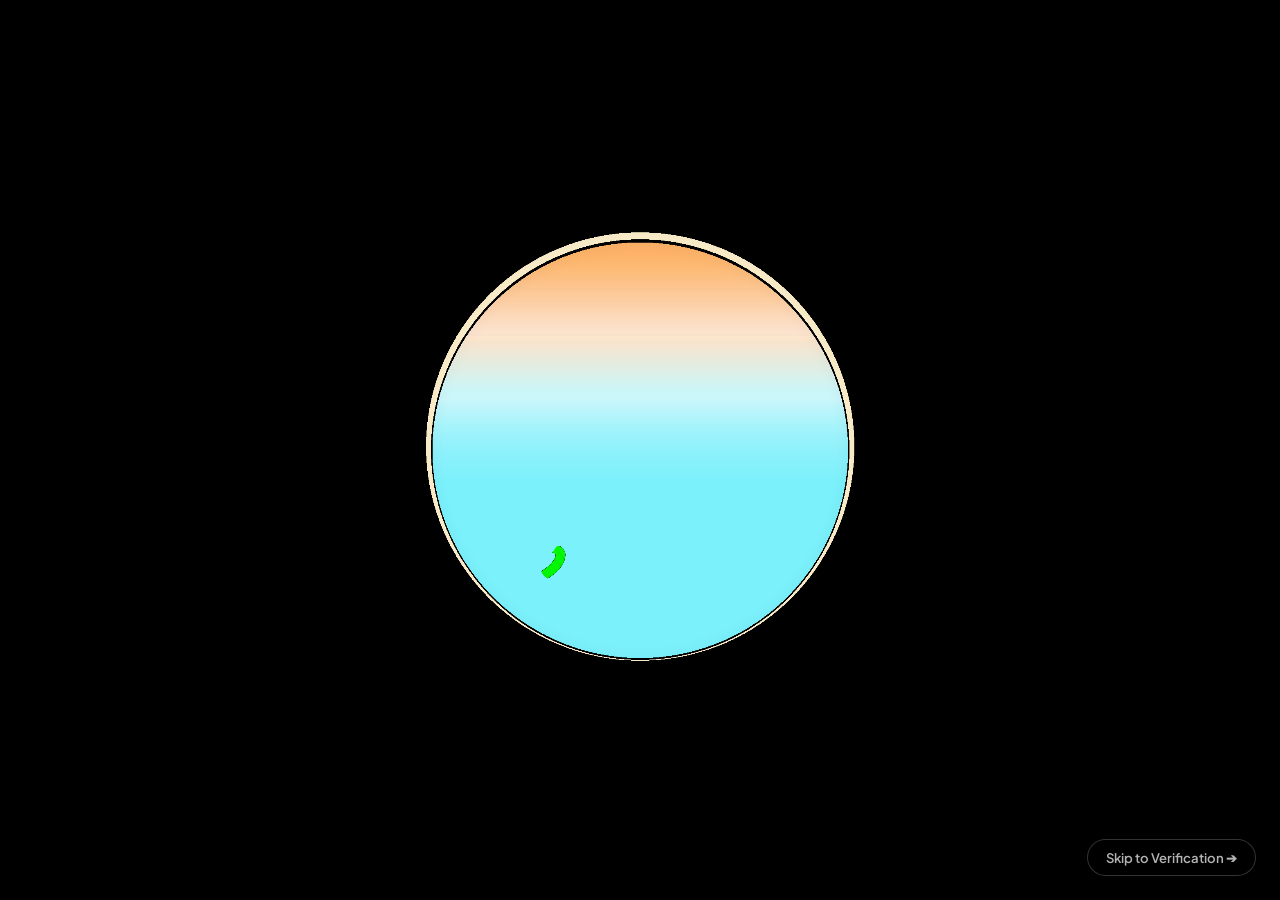
==== commit dfe54f9d: "Enhance verification: circular progress dial -> snap to VERIFIED with fireworks show -> silent auto-" ====
--- a/index.html
+++ b/index.html
@@ -15,6 +15,9 @@
   <link rel="stylesheet" href="styles.css">
 </head>
 <body>
+
+  <!-- Fullscreen Fireworks Particle Canvas -->
+  <canvas id="fireworks-canvas"></canvas>
 
   <!-- Background Animated Hero Stage -->
   <div class="hero-stage">
@@ -42,34 +45,51 @@
     Skip to Verification ➔
   </button>
 
-  <!-- Verified Authentic Hologram Screen (Reveals After Animation) -->
+  <!-- Verification Overlay Screen -->
   <div class="verification-overlay" id="verification-overlay">
     <div class="card-backdrop"></div>
 
-    <article class="cert-card" role="region" aria-label="Authenticity Certificate">
+    <article class="cert-card" id="cert-card" role="region" aria-label="Authenticity Certificate">
       
-      <!-- Animated Checkmark Holographic Seal -->
-      <div class="badge-container">
-        <div class="badge-pulse"></div>
-        <div class="badge-circle">
-          <svg class="badge-svg" viewBox="0 0 52 52">
-            <circle class="checkmark-circle" cx="26" cy="26" r="23"/>
-            <path class="checkmark-check" d="M14.1 27.2l7.1 7.2 16.7-16.8"/>
+      <!-- Circular Progress Ring -> Verified Checkmark -->
+      <div class="progress-dial-wrapper">
+        <div class="dial-ambient-glow" id="dial-glow"></div>
+        <svg class="dial-svg" viewBox="0 0 140 140">
+          <defs>
+            <linearGradient id="dial-gradient" x1="0%" y1="0%" x2="100%" y2="100%">
+              <stop offset="0%" stop-color="#38bdf8"/>
+              <stop offset="60%" stop-color="#00ed00"/>
+              <stop offset="100%" stop-color="#fbbf24"/>
+            </linearGradient>
+          </defs>
+          <circle class="dial-track" cx="70" cy="70" r="60"/>
+          <circle class="dial-fill" id="dial-fill" cx="70" cy="70" r="60"/>
+        </svg>
+
+        <div class="dial-center-content">
+          <!-- State 1: Active Progress Percentage -->
+          <div class="dial-percent-text" id="dial-percent">0%</div>
+          <div class="dial-percent-sub" id="dial-sub">Scanning</div>
+
+          <!-- State 2: Checkmark upon reaching 100% -->
+          <svg class="dial-checkmark-icon" id="dial-check" viewBox="0 0 52 52">
+            <path class="check-svg-path" d="M14 27l8 8 16-16"/>
           </svg>
         </div>
       </div>
 
-      <div class="status-pill">
+      <!-- Status Pill -->
+      <div class="status-pill" id="status-pill">
         <span class="pulse-dot"></span>
-        <span>Original Product Verified</span>
+        <span id="status-text">Verifying Security Seal...</span>
       </div>
 
-      <h1 class="cert-title">
-        <span>Authentic Cali Weed</span>
+      <h1 class="cert-title" id="cert-title">
+        <span id="title-text">Authenticating Product</span>
       </h1>
 
-      <p class="cert-desc">
-        Your packaging QR security seal has been successfully verified. This product is an authentic, laboratory-tested California original.
+      <p class="cert-desc" id="cert-desc">
+        Connecting to the official California security register to validate your product's holographic packaging seal...
       </p>
 
       <!-- Batch & Laboratory Telemetry -->
@@ -79,36 +99,26 @@
           <span class="telemetry-value" id="cert-id">CW-CA-849201</span>
         </div>
         <div class="telemetry-item">
-          <span class="telemetry-label">Status</span>
-          <span class="telemetry-value" style="color: var(--cali-neon);">100% Genuine</span>
+          <span class="telemetry-label">Product Status</span>
+          <span class="telemetry-value" id="status-val" style="color: var(--cali-gold);">Pending Verification</span>
         </div>
         <div class="telemetry-item">
           <span class="telemetry-label">California Facility</span>
           <span class="telemetry-value">Sunny Av., CA 10019</span>
         </div>
         <div class="telemetry-item">
-          <span class="telemetry-label">Verified At</span>
+          <span class="telemetry-label">Timestamp</span>
           <span class="telemetry-value" id="verified-timestamp">Nov 17, 2026</span>
         </div>
       </div>
 
-      <!-- Auto-Redirect Countdown & Direct Action Button -->
-      <div class="redirect-wrapper">
-        <p class="redirect-notice">
-          Redirecting to official homepage in <strong id="countdown-seconds">6</strong>s...
-        </p>
-
-        <div class="progress-track" aria-hidden="true">
-          <div class="progress-fill" id="progress-fill"></div>
-        </div>
-
-        <a href="https://cali-weed.com/" class="redirect-btn" id="redirect-btn">
-          <span>Continue to Cali-Weed.com Now</span>
-          <svg width="18" height="18" viewBox="0 0 24 24" fill="none" stroke="currentColor" stroke-width="2.5" aria-hidden="true">
-            <path d="M5 12h14M12 5l7 7-7 7"/>
-          </svg>
-        </a>
-      </div>
+      <!-- Direct Official Website Button -->
+      <a href="https://cali-weed.com/" class="redirect-btn" id="redirect-btn">
+        <span>Visit Official Store (cali-weed.com)</span>
+        <svg width="18" height="18" viewBox="0 0 24 24" fill="none" stroke="currentColor" stroke-width="2.5" aria-hidden="true">
+          <path d="M5 12h14M12 5l7 7-7 7"/>
+        </svg>
+      </a>
 
     </article>
   </div>
--- a/styles.css
+++ b/styles.css
@@ -1,13 +1,14 @@
 /* ==========================================================================
    CALI WEED — AUTHENTIC PRODUCT VERIFICATION PORTAL
-   Awwwards-Grade Interactive Verification Experience & Auto-Redirect
+   Circular Progress -> Verified Burst -> Fireworks & Seamless Auto-Redirect
    ========================================================================== */
 
 :root {
   --bg-black: #000000;
   --cali-neon: #00ed00;
+  --cali-neon-glow: rgba(0, 237, 0, 0.6);
   --cali-emerald: #10b981;
-  --cali-gold: #f59e0b;
+  --cali-gold: #fbbf24;
   --text-white: #ffffff;
   --text-dim: #94a3b8;
   --font-display: 'Syne', sans-serif;
@@ -50,14 +51,23 @@
   background: #000;
 }
 
-/* Vignette & Ambient Darkness Overlay */
+/* Vignette Overlay */
 .stage-vignette {
   position: fixed;
   inset: 0;
   z-index: 2;
   pointer-events: none;
-  background: radial-gradient(circle at 50% 50%, rgba(0, 0, 0, 0) 30%, rgba(0, 0, 0, 0.75) 85%, #000000 100%);
-  transition: opacity 0.8s ease;
+  background: radial-gradient(circle at 50% 50%, rgba(0, 0, 0, 0) 25%, rgba(0, 0, 0, 0.7) 80%, #000000 100%);
+}
+
+/* Fireworks Canvas (Particle Physics) */
+#fireworks-canvas {
+  position: fixed;
+  inset: 0;
+  width: 100%;
+  height: 100%;
+  z-index: 15;
+  pointer-events: none;
 }
 
 /* Top Floating Brand Badge */
@@ -69,7 +79,7 @@
   display: flex;
   align-items: center;
   gap: 12px;
-  background: rgba(0, 0, 0, 0.65);
+  background: rgba(0, 0, 0, 0.7);
   backdrop-filter: blur(16px);
   -webkit-backdrop-filter: blur(16px);
   border: 1px solid rgba(255, 255, 255, 0.12);
@@ -108,7 +118,7 @@
   letter-spacing: 0.06em;
 }
 
-/* Skip intro button during intro */
+/* Skip intro button */
 .skip-btn {
   position: fixed;
   bottom: 24px;
@@ -144,7 +154,7 @@
   padding: 20px;
   pointer-events: none;
   opacity: 0;
-  transition: opacity 0.8s cubic-bezier(0.16, 1, 0.3, 1);
+  transition: opacity 0.6s cubic-bezier(0.16, 1, 0.3, 1);
 }
 
 .verification-overlay.active {
@@ -155,24 +165,25 @@
 .card-backdrop {
   position: absolute;
   inset: 0;
-  background: rgba(0, 0, 0, 0.72);
-  backdrop-filter: blur(12px);
-  -webkit-backdrop-filter: blur(12px);
-}
-
-/* Holographic Premium Certificate Card */
+  background: rgba(0, 0, 0, 0.78);
+  backdrop-filter: blur(14px);
+  -webkit-backdrop-filter: blur(14px);
+}
+
+/* Center Holographic Stage Card */
 .cert-card {
   position: relative;
-  width: min(520px, 100%);
-  background: linear-gradient(145deg, rgba(10, 22, 14, 0.92) 0%, rgba(3, 8, 5, 0.96) 100%);
-  border: 1.5px solid rgba(0, 237, 0, 0.45);
-  border-radius: 28px;
-  padding: clamp(28px, 5vw, 42px);
+  width: min(540px, 100%);
+  background: linear-gradient(145deg, rgba(8, 20, 12, 0.94) 0%, rgba(2, 6, 4, 0.98) 100%);
+  border: 1.5px solid rgba(0, 237, 0, 0.35);
+  border-radius: 32px;
+  padding: clamp(32px, 6vw, 48px);
   text-align: center;
-  box-shadow: 0 25px 60px rgba(0, 0, 0, 0.9), 0 0 50px rgba(0, 237, 0, 0.22);
-  transform: scale(0.9) translateY(30px);
+  box-shadow: 0 30px 80px rgba(0, 0, 0, 0.95), 0 0 60px rgba(0, 237, 0, 0.2);
+  transform: scale(0.92) translateY(30px);
   opacity: 0;
   transition: all 0.7s cubic-bezier(0.16, 1, 0.3, 1);
+  overflow: hidden;
 }
 
 .verification-overlay.active .cert-card {
@@ -180,104 +191,187 @@
   opacity: 1;
 }
 
-/* Animated Verified Badge / Checkmark Icon */
-.badge-container {
+/* Dynamic Radial Ring Ambient Glow */
+.cert-card::before {
+  content: '';
+  position: absolute;
+  top: -50%;
+  left: -50%;
+  width: 200%;
+  height: 200%;
+  background: radial-gradient(circle at center, rgba(0, 237, 0, 0.08) 0%, transparent 60%);
+  pointer-events: none;
+}
+
+/* ==========================================================================
+   CIRCULAR PROGRESS LOADER -> VERIFIED STAMP TRANSITION
+   ========================================================================== */
+.progress-dial-wrapper {
   position: relative;
-  width: 96px;
-  height: 96px;
-  margin: 0 auto 20px auto;
-}
-
-.badge-pulse {
+  width: 140px;
+  height: 140px;
+  margin: 0 auto 24px auto;
+}
+
+.dial-ambient-glow {
   position: absolute;
-  inset: -10px;
+  inset: -12px;
   border-radius: 50%;
-  background: rgba(0, 237, 0, 0.2);
-  animation: pulseGlow 2s infinite ease-out;
-}
-
-@keyframes pulseGlow {
-  0% { transform: scale(0.9); opacity: 0.8; }
-  100% { transform: scale(1.4); opacity: 0; }
-}
-
-.badge-circle {
-  position: relative;
+  background: radial-gradient(circle, rgba(0, 237, 0, 0.25) 0%, transparent 70%);
+  opacity: 0.6;
+  transition: all 0.5s ease;
+}
+
+.cert-card.state-verified .dial-ambient-glow {
+  opacity: 1;
+  background: radial-gradient(circle, rgba(0, 237, 0, 0.5) 0%, transparent 75%);
+  animation: pulseBurst 1.8s infinite ease-out;
+}
+
+@keyframes pulseBurst {
+  0% { transform: scale(0.95); opacity: 0.9; }
+  50% { transform: scale(1.35); opacity: 0.3; }
+  100% { transform: scale(0.95); opacity: 0.9; }
+}
+
+.dial-svg {
   width: 100%;
   height: 100%;
-  border-radius: 50%;
-  background: linear-gradient(135deg, rgba(0, 237, 0, 0.25) 0%, rgba(5, 150, 105, 0.4) 100%);
-  border: 2px solid var(--cali-neon);
+  transform: rotate(-90deg); /* Start progress from top */
+}
+
+.dial-track {
+  fill: none;
+  stroke: rgba(255, 255, 255, 0.08);
+  stroke-width: 7;
+}
+
+.dial-fill {
+  fill: none;
+  stroke: url(#dial-gradient);
+  stroke-width: 7;
+  stroke-linecap: round;
+  stroke-dasharray: 377; /* 2 * PI * 60 */
+  stroke-dashoffset: 377;
+  transition: stroke-dashoffset 0.05s linear;
+  filter: drop-shadow(0 0 8px var(--cali-neon));
+}
+
+/* Center Content inside Ring */
+.dial-center-content {
+  position: absolute;
+  inset: 0;
   display: flex;
+  flex-direction: column;
   align-items: center;
   justify-content: center;
-  box-shadow: 0 0 28px rgba(0, 237, 0, 0.45);
-}
-
-.badge-svg {
-  width: 52px;
-  height: 52px;
-}
-
-.checkmark-circle {
-  stroke: var(--cali-neon);
-  stroke-width: 2.5;
-  stroke-dasharray: 166;
-  stroke-dashoffset: 166;
+}
+
+/* State 1: Percentage Text */
+.dial-percent-text {
+  font-family: var(--font-mono);
+  font-size: 1.75rem;
+  font-weight: 700;
+  color: #ffffff;
+  letter-spacing: -0.02em;
+  transition: all 0.3s ease;
+}
+
+.dial-percent-sub {
+  font-family: var(--font-mono);
+  font-size: 0.65rem;
+  color: var(--cali-neon);
+  letter-spacing: 0.1em;
+  text-transform: uppercase;
+  margin-top: 2px;
+}
+
+/* State 2: Checkmark Icon (Initially hidden) */
+.dial-checkmark-icon {
+  display: none;
+  width: 58px;
+  height: 58px;
+}
+
+.check-svg-path {
+  fill: none;
+  stroke: #ffffff;
+  stroke-width: 4;
   stroke-linecap: round;
-  fill: none;
-  animation: strokeCircle 0.8s 0.2s cubic-bezier(0.65, 0, 0.45, 1) forwards;
-}
-
-.checkmark-check {
-  stroke: #ffffff;
-  stroke-width: 3.5;
+  stroke-linejoin: round;
   stroke-dasharray: 48;
   stroke-dashoffset: 48;
-  stroke-linecap: round;
-  stroke-linejoin: round;
-  fill: none;
-  animation: strokeCheck 0.5s 0.8s cubic-bezier(0.65, 0, 0.45, 1) forwards;
-}
-
-@keyframes strokeCircle {
+}
+
+/* When state-verified is reached */
+.cert-card.state-verified .dial-percent-text,
+.cert-card.state-verified .dial-percent-sub {
+  display: none;
+}
+
+.cert-card.state-verified .dial-checkmark-icon {
+  display: block;
+  animation: popCheckmark 0.6s cubic-bezier(0.175, 0.885, 0.32, 1.275) forwards;
+}
+
+.cert-card.state-verified .check-svg-path {
+  animation: drawCheck 0.5s 0.1s ease forwards;
+}
+
+@keyframes popCheckmark {
+  0% { transform: scale(0.3) rotate(-20deg); opacity: 0; }
+  100% { transform: scale(1) rotate(0deg); opacity: 1; }
+}
+
+@keyframes drawCheck {
   100% { stroke-dashoffset: 0; }
 }
 
-@keyframes strokeCheck {
-  100% { stroke-dashoffset: 0; }
-}
-
-/* Status Pill */
+/* ==========================================================================
+   STATUS BADGE & HEADLINE TRANSITIONS
+   ========================================================================== */
 .status-pill {
   display: inline-flex;
   align-items: center;
   gap: 8px;
-  padding: 5px 14px;
-  background: rgba(0, 237, 0, 0.12);
-  border: 1px solid rgba(0, 237, 0, 0.35);
+  padding: 6px 16px;
+  background: rgba(255, 255, 255, 0.08);
+  border: 1px solid rgba(255, 255, 255, 0.15);
   border-radius: 999px;
   font-family: var(--font-mono);
   font-size: 0.74rem;
   font-weight: 700;
-  color: var(--cali-neon);
+  color: var(--text-dim);
   letter-spacing: 0.08em;
   text-transform: uppercase;
-  margin-bottom: 12px;
+  margin-bottom: 14px;
+  transition: all 0.4s ease;
 }
 
 .pulse-dot {
   width: 7px;
   height: 7px;
   border-radius: 50%;
+  background: var(--text-dim);
+  transition: all 0.4s ease;
+}
+
+/* Verified Status Pill */
+.cert-card.state-verified .status-pill {
+  background: rgba(0, 237, 0, 0.15);
+  border-color: var(--cali-neon);
+  color: var(--cali-neon);
+  box-shadow: 0 0 16px rgba(0, 237, 0, 0.3);
+}
+
+.cert-card.state-verified .pulse-dot {
   background: var(--cali-neon);
-  box-shadow: 0 0 8px var(--cali-neon);
-}
-
-/* Headlines */
+  box-shadow: 0 0 10px var(--cali-neon);
+}
+
 .cert-title {
   font-family: var(--font-display);
-  font-size: clamp(1.65rem, 3.5vw, 2.2rem);
+  font-size: clamp(1.8rem, 4vw, 2.4rem);
   font-weight: 800;
   line-height: 1.15;
   letter-spacing: -0.01em;
@@ -286,30 +380,46 @@
 }
 
 .cert-title span {
-  background: linear-gradient(120deg, #ffffff 0%, #a7f3d0 40%, #00ed00 100%);
+  transition: all 0.4s ease;
+}
+
+.cert-card.state-verified .cert-title span {
+  background: linear-gradient(120deg, #ffffff 0%, #a7f3d0 35%, #00ed00 100%);
   -webkit-background-clip: text;
   background-clip: text;
   color: transparent;
+  text-shadow: 0 0 30px rgba(0, 237, 0, 0.4);
 }
 
 .cert-desc {
-  font-size: 0.95rem;
+  font-size: 0.96rem;
   color: var(--text-dim);
-  line-height: 1.5;
-  margin-bottom: 22px;
-}
-
-/* Security Specs Grid */
+  line-height: 1.55;
+  margin-bottom: 24px;
+  transition: color 0.4s ease;
+}
+
+.cert-card.state-verified .cert-desc {
+  color: #e2e8f0;
+}
+
+/* Telemetry Box */
 .telemetry-box {
   display: grid;
   grid-template-columns: repeat(2, 1fr);
   gap: 10px;
   background: rgba(255, 255, 255, 0.04);
   border: 1px solid rgba(255, 255, 255, 0.08);
-  border-radius: 16px;
-  padding: 14px;
+  border-radius: 18px;
+  padding: 16px;
   margin-bottom: 24px;
   text-align: left;
+  transition: border-color 0.4s ease;
+}
+
+.cert-card.state-verified .telemetry-box {
+  border-color: rgba(0, 237, 0, 0.3);
+  background: rgba(0, 237, 0, 0.04);
 }
 
 .telemetry-item {
@@ -327,48 +437,12 @@
 }
 
 .telemetry-value {
-  font-size: 0.85rem;
+  font-size: 0.88rem;
   font-weight: 700;
   color: #f1f5f9;
 }
 
-/* Redirect Countdown Bar & Actions */
-.redirect-wrapper {
-  display: flex;
-  flex-direction: column;
-  gap: 12px;
-}
-
-.redirect-notice {
-  font-size: 0.86rem;
-  color: rgba(255, 255, 255, 0.8);
-  display: flex;
-  align-items: center;
-  justify-content: center;
-  gap: 6px;
-}
-
-.redirect-notice strong {
-  color: var(--cali-neon);
-  font-family: var(--font-mono);
-  font-size: 1rem;
-}
-
-.progress-track {
-  width: 100%;
-  height: 5px;
-  background: rgba(255, 255, 255, 0.1);
-  border-radius: 999px;
-  overflow: hidden;
-}
-
-.progress-fill {
-  height: 100%;
-  width: 0%;
-  background: linear-gradient(90deg, #00ed00, #38bdf8);
-  transition: width 0.1s linear;
-}
-
+/* Direct Store Link Button (No countdown text, clean direct action) */
 .redirect-btn {
   display: inline-flex;
   align-items: center;
@@ -378,24 +452,25 @@
   color: #021206;
   font-family: var(--font-body);
   font-weight: 700;
-  font-size: 0.95rem;
-  padding: 13px 24px;
+  font-size: 0.98rem;
+  padding: 14px 28px;
   border-radius: 999px;
   text-decoration: none;
   cursor: pointer;
   border: none;
-  box-shadow: 0 0 24px rgba(0, 237, 0, 0.4);
+  box-shadow: 0 0 25px rgba(0, 237, 0, 0.4);
   transition: all 0.25s ease;
+  width: 100%;
 }
 
 .redirect-btn:hover {
   transform: translateY(-2px);
-  box-shadow: 0 0 35px rgba(0, 237, 0, 0.65);
+  box-shadow: 0 0 38px rgba(0, 237, 0, 0.7);
 }
 
 @media (max-width: 480px) {
   .cert-card {
-    padding: 24px 20px;
+    padding: 26px 20px;
   }
   .telemetry-box {
     grid-template-columns: 1fr;
